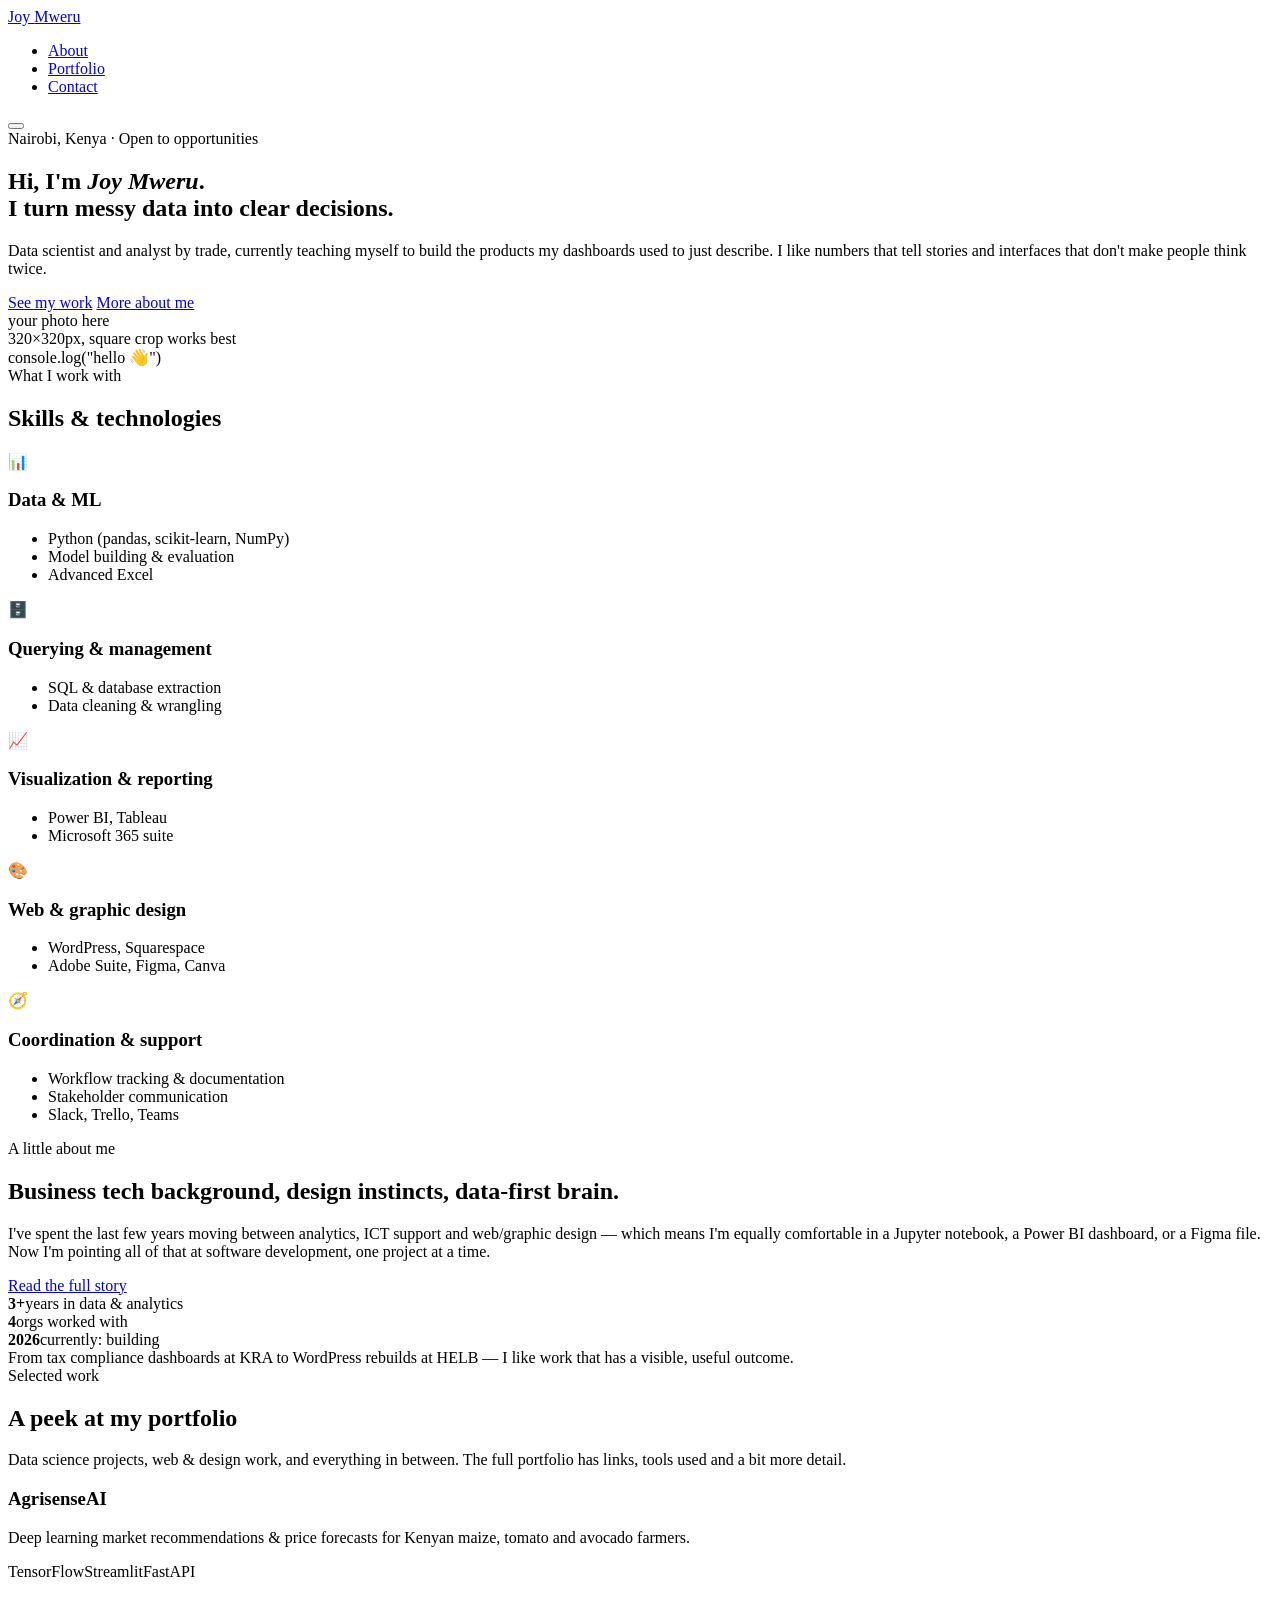
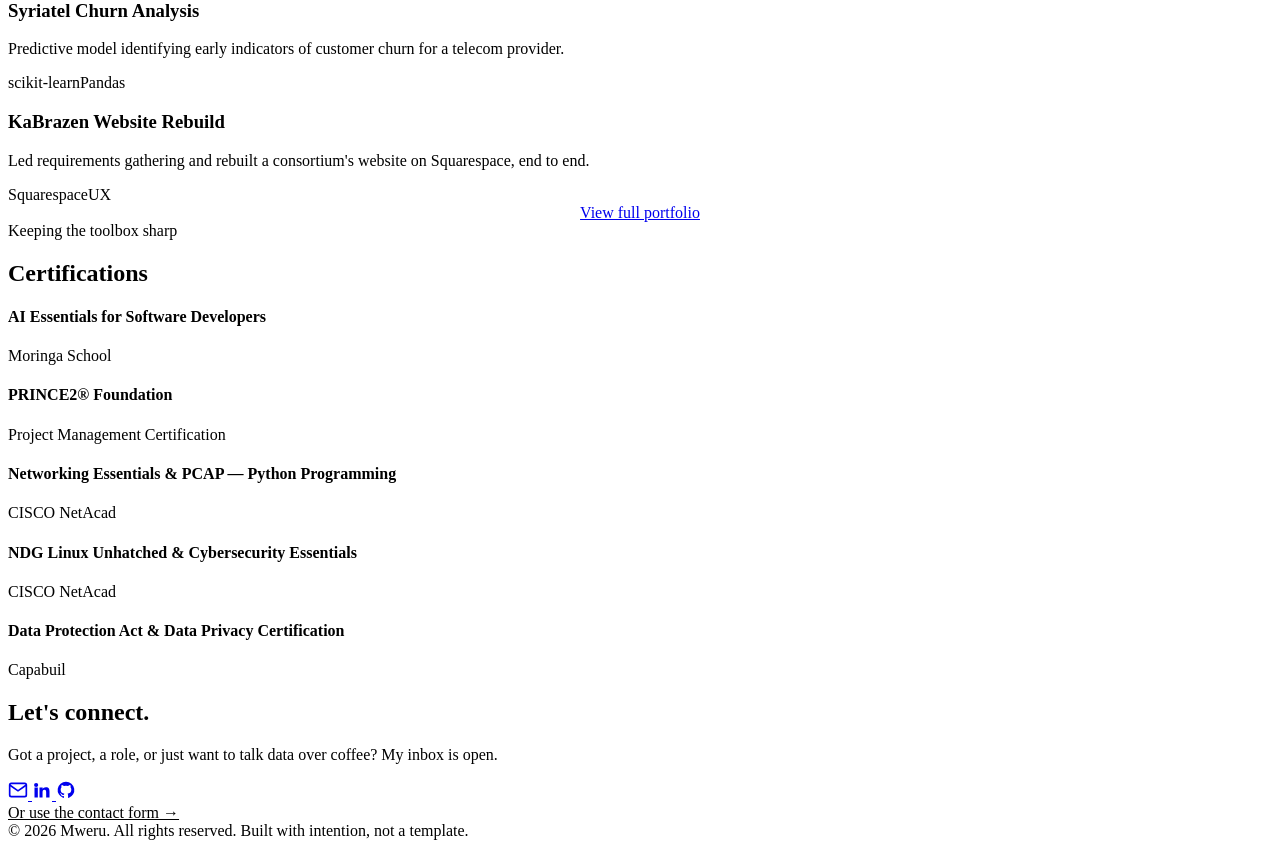
==== index.html @ 2dadcf52 "Add files via upload" ====
<!DOCTYPE html>
<html lang="en">
<head>
<meta charset="UTF-8">
<meta name="viewport" content="width=device-width, initial-scale=1.0">
<title>Joy Mweru Gitau — Data Scientist &amp; Developer in progress</title>
<meta name="description" content="Portfolio of Joy Mweru Gitau — data scientist and analyst transitioning into software development.">
<link rel="preconnect" href="https://fonts.googleapis.com">
<link rel="stylesheet" href="css/style.css">
</head>
<body>

<!-- ============ HEADER — appears on every page ============
     EDIT: your name/logo lives in .logo below. Nav items live in .nav-links -->
<header class="site-header">
  <div class="wrap">
    <a href="index.html" class="logo">Joy <span>Mweru</span></a>
    <nav>
      <ul class="nav-links">
        <li><a href="about.html">About</a></li>
        <li><a href="portfolio.html">Portfolio</a></li>
        <li><a href="contact.html">Contact</a></li>
      </ul>
    </nav>
    <button class="nav-toggle" aria-label="Toggle menu" aria-expanded="false"><span></span></button>
  </div>
</header>

<main>

  <!-- ============ HERO ============
       EDIT: swap the placeholder circle for a real photo — see
       comment inside .hero-portrait below. Update titles/blurb text. -->
  <section class="hero">
    <div class="wrap">
      <div class="hero-copy" data-reveal>
        <span class="hero-eyebrow">Nairobi, Kenya · Open to opportunities</span>
        <h1>Hi, I'm <em>Joy Mweru</em>.<br>I turn messy data into clear decisions.</h1>
        <p class="role-typer" data-role-typer></p>
        <p>Data scientist and analyst by trade, currently teaching myself to build the
          products my dashboards used to just describe. I like numbers that tell
          stories and interfaces that don't make people think twice.</p>
        <div class="hero-cta">
          <a href="portfolio.html" class="btn btn-primary">See my work</a>
          <a href="about.html" class="btn btn-outline">More about me</a>
        </div>
      </div>
      <div class="hero-portrait" data-reveal>
        <div class="frame placeholder">
          <!-- EDIT: replace this whole placeholder div with:
               <img src="assets/img/portrait.jpg" alt="Joy Mweru Gitau">
               once you've dropped a square photo into assets/img/ -->
          your photo here<br>320×320px, square crop works best
        </div>
        <span class="tag">console.log("hello 👋")</span>
      </div>
    </div>
  </section>

  <!-- ============ SKILLS & TECHNOLOGIES ============ -->
  <section class="section-tight">
    <div class="wrap" data-reveal>
      <div class="eyebrow">What I work with</div>
      <div class="section-head">
        <h2>Skills &amp; technologies</h2>
      </div>
      <div class="skills-grid">
        <div class="skill-card">
          <div class="icon">📊</div>
          <h3>Data &amp; ML</h3>
          <ul>
            <li>Python (pandas, scikit-learn, NumPy)</li>
            <li>Model building &amp; evaluation</li>
            <li>Advanced Excel</li>
          </ul>
        </div>
        <div class="skill-card">
          <div class="icon">🗄️</div>
          <h3>Querying &amp; management</h3>
          <ul>
            <li>SQL &amp; database extraction</li>
            <li>Data cleaning &amp; wrangling</li>
          </ul>
        </div>
        <div class="skill-card">
          <div class="icon">📈</div>
          <h3>Visualization &amp; reporting</h3>
          <ul>
            <li>Power BI, Tableau</li>
            <li>Microsoft 365 suite</li>
          </ul>
        </div>
        <div class="skill-card">
          <div class="icon">🎨</div>
          <h3>Web &amp; graphic design</h3>
          <ul>
            <li>WordPress, Squarespace</li>
            <li>Adobe Suite, Figma, Canva</li>
          </ul>
        </div>
        <div class="skill-card">
          <div class="icon">🧭</div>
          <h3>Coordination &amp; support</h3>
          <ul>
            <li>Workflow tracking &amp; documentation</li>
            <li>Stakeholder communication</li>
            <li>Slack, Trello, Teams</li>
          </ul>
        </div>
      </div>
    </div>
  </section>

  <!-- ============ ABOUT PREVIEW ============ -->
  <section>
    <div class="wrap split" data-reveal>
      <div class="split-copy">
        <div class="eyebrow">A little about me</div>
        <h2>Business tech background, design instincts, data-first brain.</h2>
        <p>I've spent the last few years moving between analytics, ICT support and
          web/graphic design — which means I'm equally comfortable in a Jupyter
          notebook, a Power BI dashboard, or a Figma file. Now I'm pointing all of
          that at software development, one project at a time.</p>
        <a href="about.html" class="btn btn-ghost">Read the full story</a>
      </div>
      <div class="split-card">
        <div class="stat-row">
          <div class="stat"><b>3+</b><span>years in data &amp; analytics</span></div>
          <div class="stat"><b>4</b><span>orgs worked with</span></div>
          <div class="stat"><b>2026</b><span>currently: building</span></div>
        </div>
        <p style="margin:0;">From tax compliance dashboards at KRA to WordPress rebuilds
          at HELB — I like work that has a visible, useful outcome.</p>
      </div>
    </div>
  </section>

  <!-- ============ PORTFOLIO PREVIEW ============ -->
  <section>
    <div class="wrap" data-reveal>
      <div class="eyebrow">Selected work</div>
      <div class="section-head">
        <h2>A peek at my portfolio</h2>
        <p class="lede">Data science projects, web &amp; design work, and everything in
          between. The full portfolio has links, tools used and a bit more detail.</p>
      </div>
      <div class="preview-grid">
        <div class="preview-card">
          <h3>AgrisenseAI</h3>
          <p>Deep learning market recommendations &amp; price forecasts for Kenyan
            maize, tomato and avocado farmers.</p>
          <div class="tag-row">
            <span class="chip">TensorFlow</span><span class="chip">Streamlit</span><span class="chip">FastAPI</span>
          </div>
        </div>
        <div class="preview-card">
          <h3>Syriatel Churn Analysis</h3>
          <p>Predictive model identifying early indicators of customer churn for a
            telecom provider.</p>
          <div class="tag-row">
            <span class="chip">scikit-learn</span><span class="chip">Pandas</span>
          </div>
        </div>
        <div class="preview-card">
          <h3>KaBrazen Website Rebuild</h3>
          <p>Led requirements gathering and rebuilt a consortium's website on
            Squarespace, end to end.</p>
          <div class="tag-row">
            <span class="chip">Squarespace</span><span class="chip">UX</span>
          </div>
        </div>
      </div>
      <div style="margin-top: var(--space-md); text-align:center;">
        <a href="portfolio.html" class="btn btn-primary">View full portfolio</a>
      </div>
    </div>
  </section>

  <!-- ============ CERTIFICATIONS ============ -->
  <section class="section-tight">
    <div class="wrap" data-reveal>
      <div class="eyebrow">Keeping the toolbox sharp</div>
      <div class="section-head"><h2>Certifications</h2></div>
      <div class="cert-list">
        <div class="cert-item"><span class="dot"></span>
          <div><h4>AI Essentials for Software Developers</h4><p>Moringa School</p></div>
        </div>
        <div class="cert-item"><span class="dot"></span>
          <div><h4>PRINCE2® Foundation</h4><p>Project Management Certification</p></div>
        </div>
        <div class="cert-item"><span class="dot"></span>
          <div><h4>Networking Essentials &amp; PCAP — Python Programming</h4><p>CISCO NetAcad</p></div>
        </div>
        <div class="cert-item"><span class="dot"></span>
          <div><h4>NDG Linux Unhatched &amp; Cybersecurity Essentials</h4><p>CISCO NetAcad</p></div>
        </div>
        <div class="cert-item"><span class="dot"></span>
          <div><h4>Data Protection Act &amp; Data Privacy Certification</h4><p>Capabuil</p></div>
        </div>
      </div>
    </div>
  </section>

</main>

<!-- ============ FOOTER — Let's Connect (every page) ============
     EDIT: your email/LinkedIn/GitHub links live here. -->
<footer class="site-footer">
  <div class="wrap">
    <div class="footer-connect">
      <h2>Let's connect.</h2>
      <p>Got a project, a role, or just want to talk data over coffee? My inbox is open.</p>
      <div class="footer-icons">
        <a href="mailto:mweruwagitau@gmail.com" aria-label="Email Joy" title="Email">
          <svg width="20" height="20" viewBox="0 0 24 24" fill="none" stroke="currentColor" stroke-width="2"><path d="M4 4h16v16H4z" stroke="none"/><path d="M22 6l-10 7L2 6"/><rect x="2" y="4" width="20" height="16" rx="2"/></svg>
        </a>
        <a href="https://linkedin.com/in/YOUR-LINKEDIN" target="_blank" rel="noopener" aria-label="LinkedIn" title="LinkedIn">
          <svg width="20" height="20" viewBox="0 0 24 24" fill="currentColor"><path d="M4.98 3.5a2.5 2.5 0 11-.02 5 2.5 2.5 0 01.02-5zM3 9h4v12H3zM9 9h3.8v1.7h.05c.53-1 1.83-2.05 3.77-2.05C20.5 8.65 21 11 21 14.1V21h-4v-6.1c0-1.45-.03-3.3-2.02-3.3-2.02 0-2.33 1.58-2.33 3.2V21H9z"/></svg>
        </a>
        <a href="https://github.com/YOUR-GITHUB" target="_blank" rel="noopener" aria-label="GitHub" title="GitHub">
          <svg width="20" height="20" viewBox="0 0 24 24" fill="currentColor"><path d="M12 2a10 10 0 00-3.16 19.5c.5.1.68-.22.68-.48v-1.7c-2.78.6-3.37-1.34-3.37-1.34-.46-1.16-1.11-1.47-1.11-1.47-.9-.62.07-.6.07-.6 1 .07 1.53 1.03 1.53 1.03.9 1.53 2.34 1.09 2.91.83.09-.65.35-1.09.63-1.34-2.22-.25-4.56-1.11-4.56-4.94 0-1.1.39-1.99 1.03-2.69-.1-.25-.45-1.27.1-2.65 0 0 .84-.27 2.75 1.02a9.5 9.5 0 015 0c1.9-1.29 2.74-1.02 2.74-1.02.56 1.38.21 2.4.1 2.65.65.7 1.03 1.59 1.03 2.69 0 3.84-2.34 4.68-4.57 4.93.36.31.68.92.68 1.85V21c0 .27.18.58.69.48A10 10 0 0012 2z"/></svg>
        </a>
      </div>
      <a href="contact.html" class="btn btn-outline" style="border-color: var(--silver-blue); color: var(--bg-soft);">Or use the contact form →</a>
    </div>
    <div class="footer-bottom">
      <span>© 2026 Mweru. All rights reserved.</span>
      <span>Built with intention, not a template.</span>
    </div>
  </div>
</footer>

<script src="js/script.js"></script>
</body>
</html>
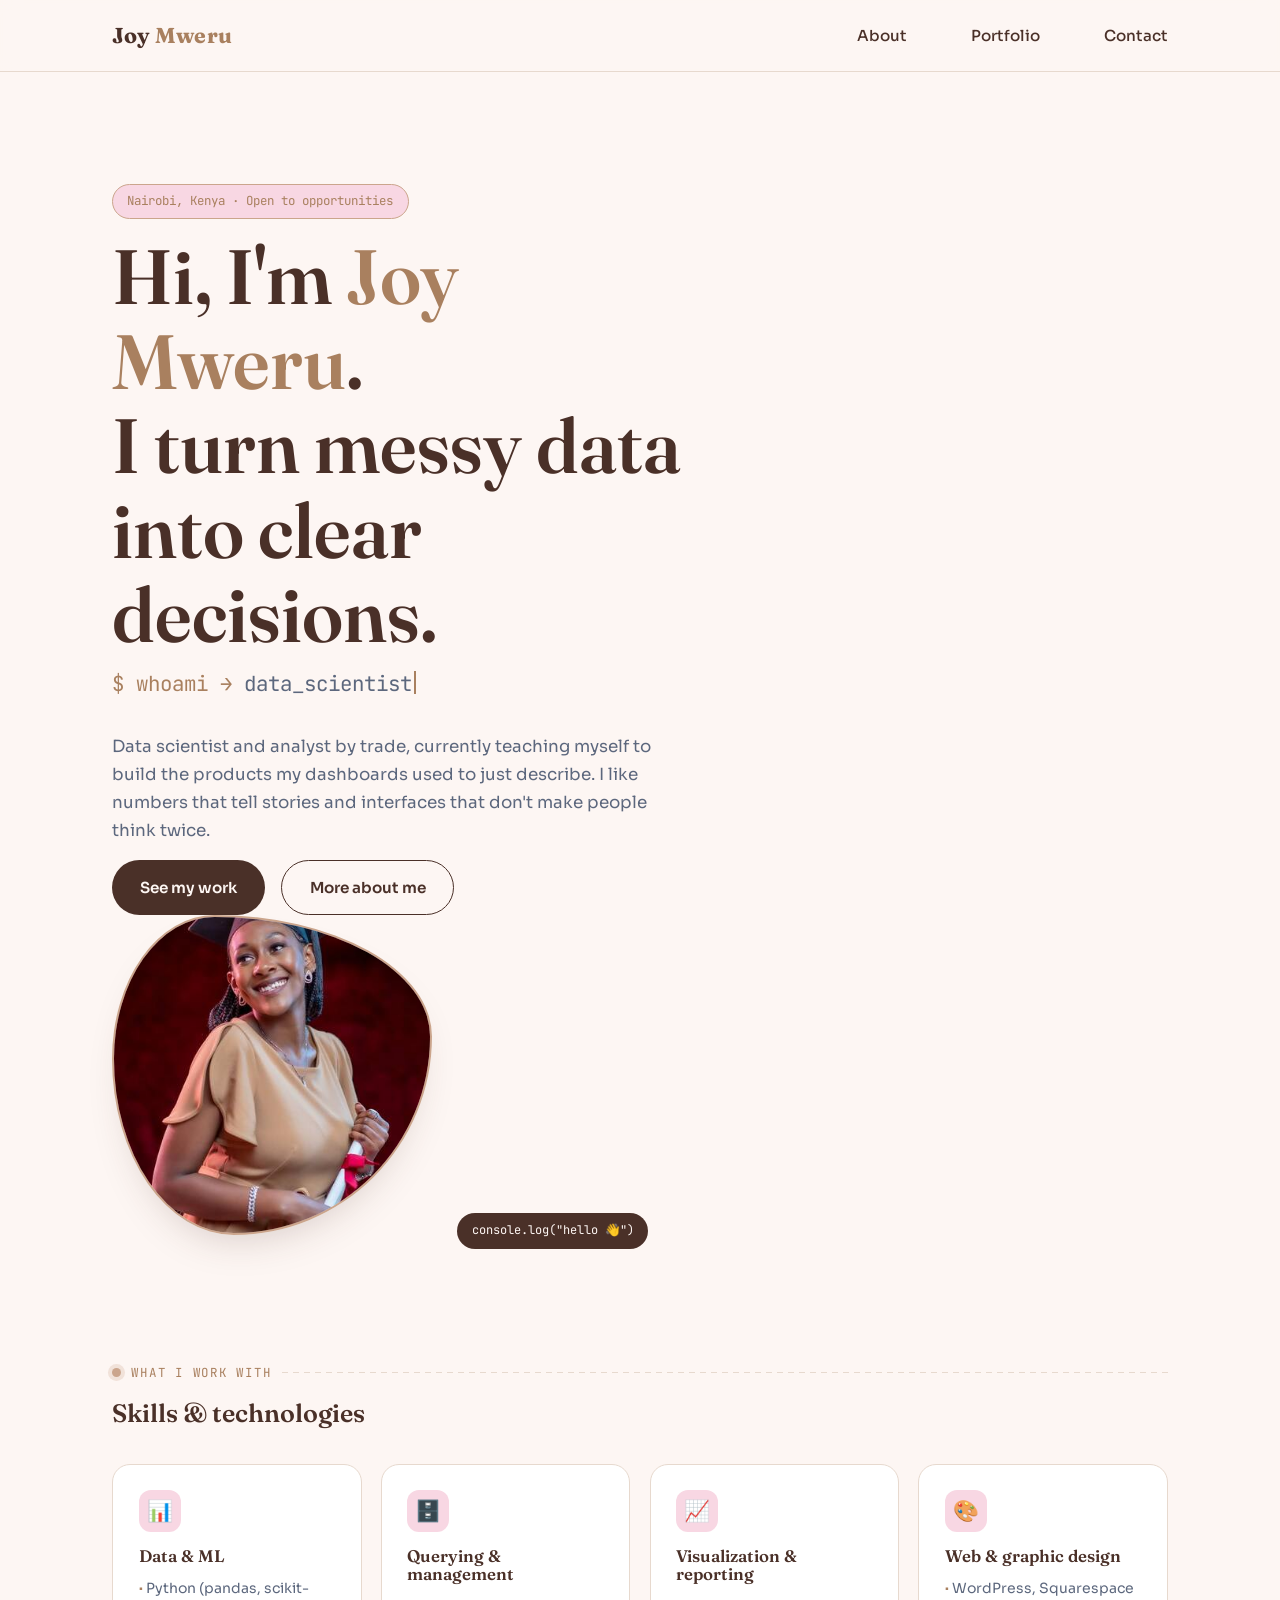
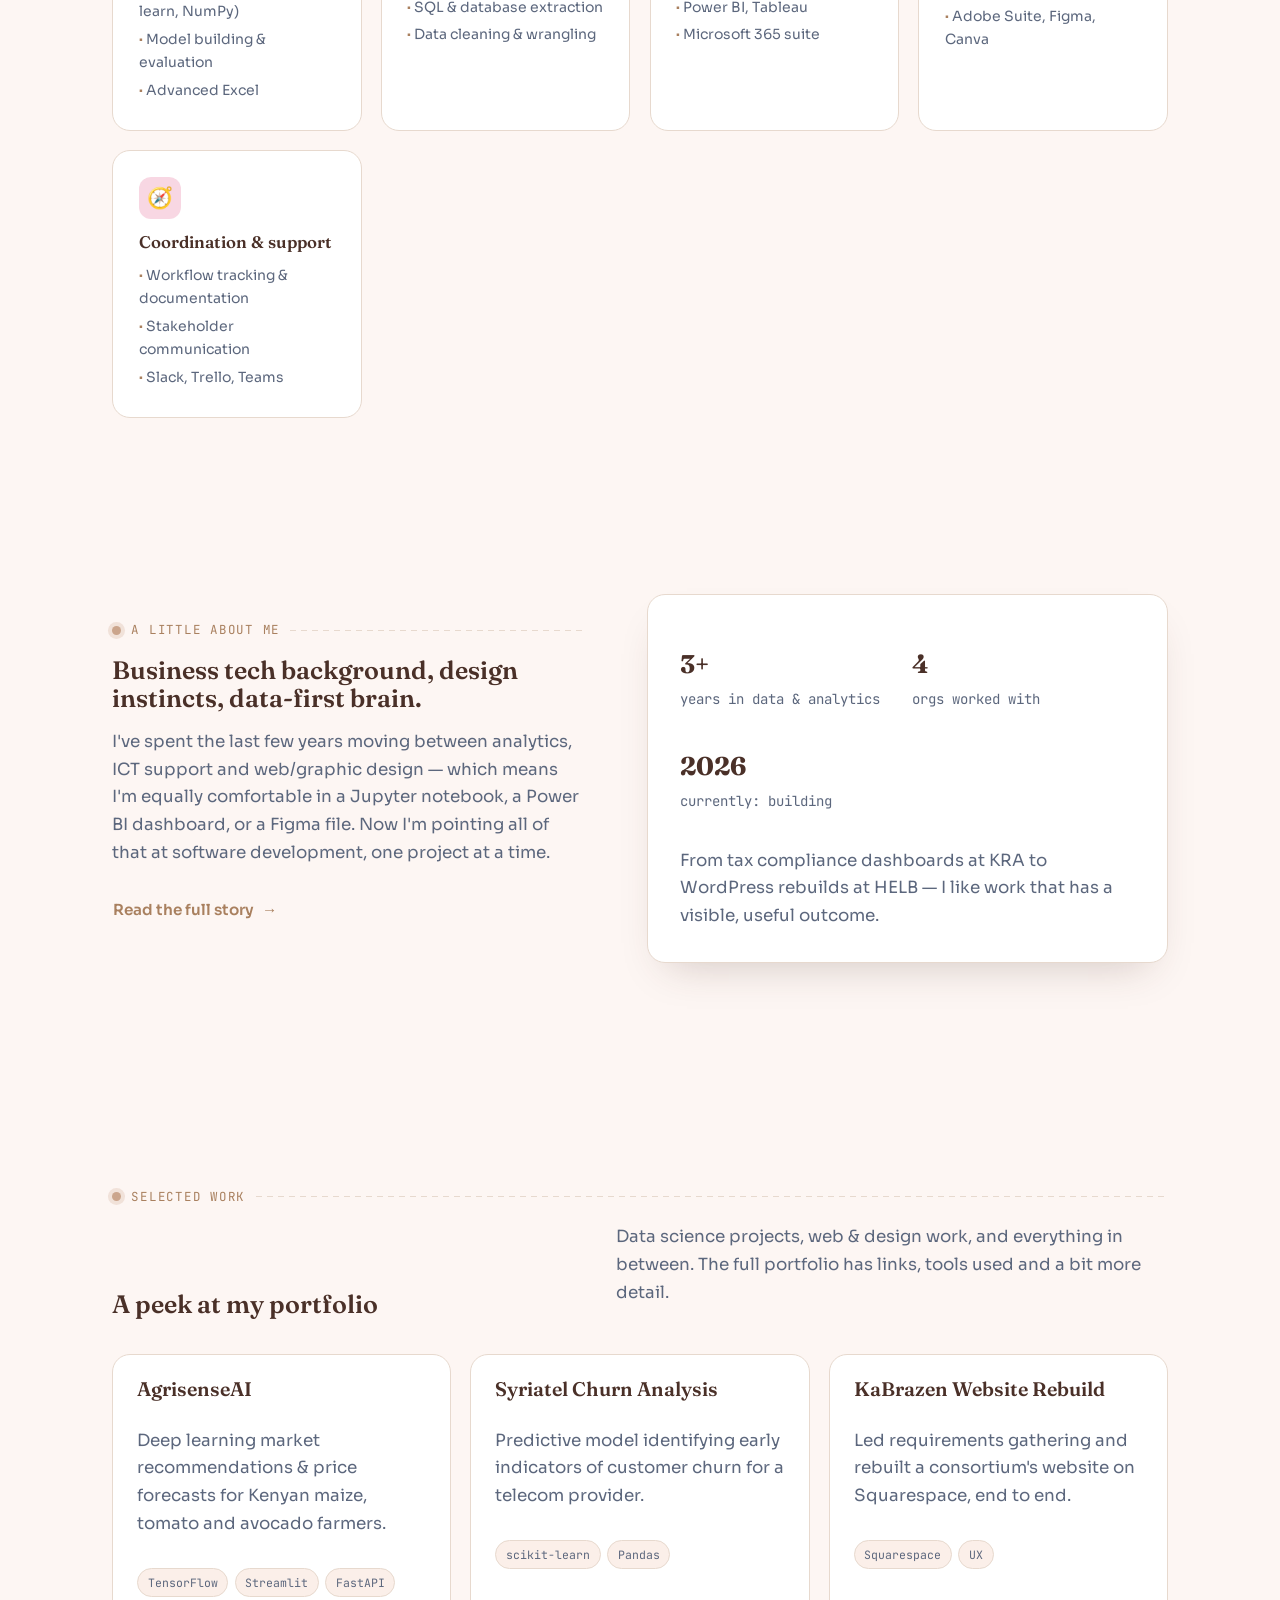
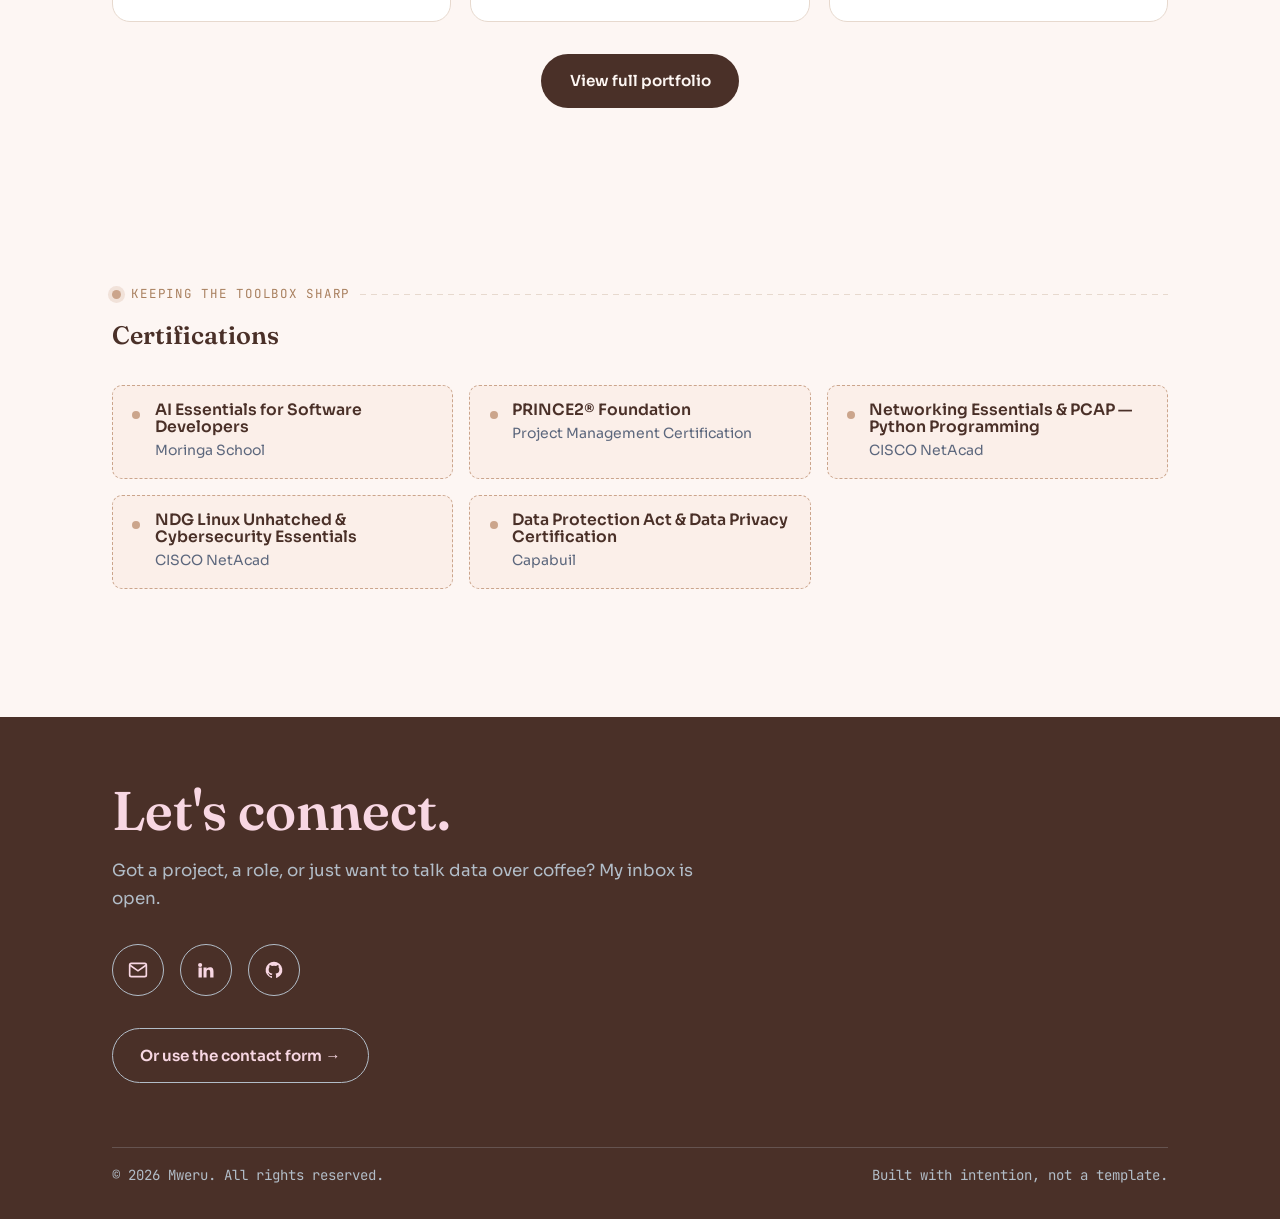
==== commit 96454ad0: "adding image" ====
--- a/index.html
+++ b/index.html
@@ -44,16 +44,14 @@
           <a href="portfolio.html" class="btn btn-primary">See my work</a>
           <a href="about.html" class="btn btn-outline">More about me</a>
         </div>
-      </div>
+
       <div class="hero-portrait" data-reveal>
-        <div class="frame placeholder">
-          <!-- EDIT: replace this whole placeholder div with:
-               <img src="assets/img/portrait.jpg" alt="Joy Mweru Gitau">
-               once you've dropped a square photo into assets/img/ -->
-          your photo here<br>320×320px, square crop works best
+        <div class="frame">
+          <img src="assets/img/img.jpg" alt="Joy Mweru Gitau">
         </div>
         <span class="tag">console.log("hello 👋")</span>
       </div>
+      
     </div>
   </section>
 
--- a/css/style.css
+++ b/css/style.css
@@ -0,0 +1,624 @@
+/* ============================================================
+   JOY MWERU GITAU — PORTFOLIO STYLESHEET
+   ============================================================
+   HOW THIS FILE IS ORGANISED (so future-you can find things fast):
+   1. Fonts
+   2. Design tokens (colours, spacing, type scale) — EDIT HERE for
+      quick palette / font swaps across the WHOLE site
+   3. Reset & base
+   4. Layout helpers
+   5. Header / nav
+   6. Buttons & form controls
+   7. Signature "data-thread" motif (section eyebrows)
+   8. Hero (home)
+   9. Sections (skills, about-preview, portfolio-preview, certs)
+   10. Footer ("Let's connect")
+   11. About page
+   12. Portfolio page
+   13. Contact page
+   14. Responsive
+   ============================================================ */
+
+@import url('https://fonts.googleapis.com/css2?family=Fraunces:opsz,wght@9..144,300;9..144,500;9..144,600;9..144,700&family=Sora:wght@300;400;500;600;700&family=JetBrains+Mono:wght@400;500&display=swap');
+
+/* ---------- 2. DESIGN TOKENS ---------- */
+:root{
+  /* ---- palette (from brief) ---- */
+  --blush:        #F8D7E3;   /* Primary — soft blush */
+  --sand-alt:     #E8CFC1;   /* Primary alt — warm cream */
+  --chocolate:    #4A3028;   /* Main — rich chocolate (text / dark surfaces) */
+  --sand:         #CBA58C;   /* Focus — warm sand (CTAs, focus states) */
+  --silver-blue:  #B2BDC8;   /* Secondary */
+  --slate:        #5C677D;   /* Details — slate blue */
+
+  /* ---- derived surface colours (built from the palette above) ---- */
+  --bg:           #FDF6F3;   /* page background, warmer than white */
+  --bg-soft:      var(--blush);
+  --surface:      #FFFFFF;
+  --surface-dim:  #FBEFE9;
+  --ink:          var(--chocolate);
+  --ink-soft:     var(--slate);
+  --line:         #E7D9CE;
+  --accent:       var(--sand);
+  --accent-dark:  #A9805F;
+
+  /* ---- type ---- */
+  --font-display: 'Fraunces', Georgia, serif;
+  --font-body:    'Sora', -apple-system, BlinkMacSystemFont, sans-serif;
+  --font-mono:    'JetBrains Mono', 'Courier New', monospace;
+
+  --fs-hero:      clamp(2.6rem, 6vw, 5rem);
+  --fs-h1:        clamp(2.1rem, 4.2vw, 3.2rem);
+  --fs-h2:        clamp(1.5rem, 3vw, 2.1rem);
+  --fs-h3:        1.25rem;
+  --fs-body:      1.05rem;
+  --fs-small:     0.875rem;
+  --fs-eyebrow:   0.78rem;
+
+  /* ---- spacing ---- */
+  --space-xs: 0.5rem;
+  --space-sm: 1rem;
+  --space-md: 2rem;
+  --space-lg: 4rem;
+  --space-xl: 7rem;
+
+  --radius:   18px;
+  --radius-sm: 10px;
+  --container: 1120px;
+
+  --shadow-soft: 0 20px 40px -20px rgba(74,48,40,0.25);
+  --ease: cubic-bezier(.22,.61,.36,1);
+}
+
+/* ---------- 3. RESET & BASE ---------- */
+*, *::before, *::after{ box-sizing: border-box; }
+html{ scroll-behavior: smooth; }
+body{
+  margin: 0;
+  background: var(--bg);
+  color: var(--ink);
+  font-family: var(--font-body);
+  font-size: var(--fs-body);
+  line-height: 1.65;
+  -webkit-font-smoothing: antialiased;
+}
+h1,h2,h3,h4{
+  font-family: var(--font-display);
+  font-weight: 600;
+  line-height: 1.1;
+  margin: 0 0 var(--space-sm);
+  color: var(--chocolate);
+}
+p{ margin: 0 0 var(--space-sm); color: var(--ink-soft); }
+a{ color: inherit; text-decoration: none; }
+img{ max-width: 100%; display: block; }
+ul{ margin:0; padding:0; list-style:none; }
+button{ font-family: inherit; cursor: pointer; }
+
+::selection{ background: var(--sand); color: #fff; }
+
+:focus-visible{
+  outline: 3px solid var(--slate);
+  outline-offset: 3px;
+  border-radius: 4px;
+}
+
+@media (prefers-reduced-motion: reduce){
+  *{ animation-duration: 0.001ms !important; animation-iteration-count: 1 !important; transition-duration: 0.001ms !important; scroll-behavior: auto !important; }
+}
+
+/* ---------- 4. LAYOUT HELPERS ---------- */
+.wrap{
+  max-width: var(--container);
+  margin: 0 auto;
+  padding: 0 var(--space-md);
+}
+section{ padding: var(--space-xl) 0; }
+.section-tight{ padding: var(--space-lg) 0; }
+
+/* ---------- 7. SIGNATURE MOTIF — "data thread" eyebrow ---------- */
+/* Small dot + dashed line used to open every section, echoing a
+   plotted trendline — the throughline between "data" and "dev". */
+.eyebrow{
+  display: flex;
+  align-items: center;
+  gap: 0.65rem;
+  font-family: var(--font-mono);
+  font-size: var(--fs-eyebrow);
+  letter-spacing: 0.14em;
+  text-transform: uppercase;
+  color: var(--accent-dark);
+  margin-bottom: var(--space-sm);
+}
+.eyebrow::before{
+  content: "";
+  width: 9px; height: 9px;
+  border-radius: 50%;
+  background: var(--accent);
+  box-shadow: 0 0 0 4px rgba(203,165,140,0.25);
+  flex-shrink: 0;
+}
+.eyebrow::after{
+  content: "";
+  flex: 1;
+  height: 1px;
+  background: repeating-linear-gradient(90deg, var(--line) 0 6px, transparent 6px 11px);
+}
+
+/* ---------- 5. HEADER / NAV ---------- */
+.site-header{
+  position: sticky;
+  top: 0;
+  z-index: 100;
+  background: rgba(253, 246, 243, 0.86);
+  backdrop-filter: blur(10px);
+  border-bottom: 1px solid var(--line);
+}
+.site-header .wrap{
+  display: flex;
+  align-items: center;
+  justify-content: space-between;
+  padding-top: 1.1rem;
+  padding-bottom: 1.1rem;
+}
+.logo{
+  font-family: var(--font-display);
+  font-size: 1.35rem;
+  font-weight: 700;
+  color: var(--chocolate);
+  letter-spacing: 0.01em;
+}
+.logo span{ color: var(--accent-dark); }
+
+.nav-links{
+  display: flex;
+  align-items: center;
+  gap: var(--space-lg);
+}
+.nav-links a{
+  font-size: 0.95rem;
+  font-weight: 500;
+  color: var(--ink);
+  position: relative;
+  padding: 4px 0;
+}
+.nav-links a::after{
+  content:"";
+  position: absolute; left: 0; right: 100%; bottom: -2px;
+  height: 2px; background: var(--accent);
+  transition: right 0.3s var(--ease);
+}
+.nav-links a:hover::after,
+.nav-links a[aria-current="page"]::after{ right: 0; }
+.nav-links a[aria-current="page"]{ color: var(--accent-dark); }
+
+.nav-toggle{
+  display: none;
+  background: none;
+  border: none;
+  width: 34px; height: 26px;
+  position: relative;
+}
+.nav-toggle span, .nav-toggle span::before, .nav-toggle span::after{
+  content:"";
+  position: absolute; left: 0; right: 0;
+  height: 2px; background: var(--chocolate);
+  transition: transform .25s var(--ease), opacity .25s var(--ease);
+}
+.nav-toggle span{ top: 12px; }
+.nav-toggle span::before{ top: -9px; }
+.nav-toggle span::after{ top: 9px; }
+.nav-toggle.open span{ background: transparent; }
+.nav-toggle.open span::before{ transform: translateY(9px) rotate(45deg); }
+.nav-toggle.open span::after{ transform: translateY(-9px) rotate(-45deg); }
+
+/* ---------- 6. BUTTONS & FORM CONTROLS ---------- */
+.btn{
+  display: inline-flex;
+  align-items: center;
+  gap: 0.5rem;
+  padding: 0.85rem 1.7rem;
+  border-radius: 999px;
+  font-weight: 600;
+  font-size: 0.95rem;
+  border: 1.5px solid transparent;
+  transition: transform .25s var(--ease), box-shadow .25s var(--ease), background .25s var(--ease), color .25s var(--ease);
+}
+.btn-primary{
+  background: var(--chocolate);
+  color: var(--bg);
+}
+.btn-primary:hover{ transform: translateY(-2px); box-shadow: var(--shadow-soft); background: var(--accent-dark); }
+.btn-outline{
+  background: transparent;
+  border-color: var(--chocolate);
+  color: var(--chocolate);
+}
+.btn-outline:hover{ background: var(--chocolate); color: var(--bg); transform: translateY(-2px); }
+.btn-ghost{
+  color: var(--accent-dark);
+  padding-left: 0; padding-right: 0;
+}
+.btn-ghost::after{ content: " →"; transition: margin .2s var(--ease); }
+.btn-ghost:hover::after{ margin-left: 4px; }
+
+label{
+  display:block;
+  font-size: var(--fs-small);
+  font-weight: 600;
+  color: var(--chocolate);
+  margin-bottom: 0.4rem;
+}
+input, select, textarea{
+  width: 100%;
+  font-family: var(--font-body);
+  font-size: 1rem;
+  padding: 0.85rem 1rem;
+  border-radius: var(--radius-sm);
+  border: 1.5px solid var(--line);
+  background: var(--surface);
+  color: var(--ink);
+  transition: border-color .2s var(--ease), box-shadow .2s var(--ease);
+}
+input:focus, select:focus, textarea:focus{
+  border-color: var(--sand);
+  box-shadow: 0 0 0 4px rgba(203,165,140,0.22);
+  outline: none;
+}
+textarea{ resize: vertical; min-height: 130px; }
+
+/* ---------- 8. HERO ---------- */
+.hero{
+  padding: var(--space-xl) 0 var(--space-lg);
+  position: relative;
+  overflow: hidden;
+}
+.hero .wrap{
+  display: grid;
+  grid-template-columns: 1.15fr 0.85fr;
+  gap: var(--space-lg);
+  align-items: center;
+}
+.hero-eyebrow{
+  font-family: var(--font-mono);
+  font-size: var(--fs-eyebrow);
+  color: var(--accent-dark);
+  background: var(--blush);
+  border: 1px solid var(--sand);
+  padding: 0.4rem 0.9rem;
+  border-radius: 999px;
+  display: inline-block;
+  margin-bottom: var(--space-sm);
+}
+.hero h1{
+  font-size: var(--fs-hero);
+  margin-bottom: 0.6rem;
+}
+.hero h1 em{
+  font-style: normal;
+  color: var(--accent-dark);
+}
+/* the terminal-style role typer — signature interaction */
+.role-typer{
+  font-family: var(--font-mono);
+  font-size: clamp(1rem, 2vw, 1.3rem);
+  color: var(--slate);
+  margin-bottom: var(--space-md);
+  min-height: 1.6em;
+}
+.role-typer::before{ content: "$ whoami → "; color: var(--accent-dark); }
+.role-typer .cursor{
+  display:inline-block; width: 2px; height: 1.1em;
+  background: var(--accent-dark); margin-left: 2px;
+  vertical-align: -0.15em;
+  animation: blink 1s steps(1) infinite;
+}
+@keyframes blink{ 50%{ opacity: 0; } }
+
+.hero-cta{ display: flex; gap: 1rem; flex-wrap: wrap; margin-top: var(--space-sm); }
+
+.hero-portrait{
+  position: relative;
+  justify-self: center;
+}
+.hero-portrait .frame{
+  width: min(320px, 100%);
+  aspect-ratio: 1/1;
+  border-radius: 32% 68% 62% 38% / 45% 38% 62% 55%;
+  background: linear-gradient(150deg, var(--blush), var(--sand-alt));
+  border: 2px solid var(--sand);
+  display: flex; align-items:center; justify-content:center;
+  overflow: hidden;
+  box-shadow: var(--shadow-soft);
+}
+.hero-portrait img{ width: 100%; height: 100%; object-fit: cover; }
+.hero-portrait .frame.placeholder{
+  color: var(--accent-dark);
+  font-family: var(--font-mono);
+  font-size: 0.85rem;
+  text-align: center;
+  padding: var(--space-sm);
+}
+.hero-portrait .tag{
+  position:absolute; bottom: -14px; right: 6%;
+  background: var(--chocolate); color: var(--bg);
+  font-family: var(--font-mono); font-size: 0.75rem;
+  padding: 0.5rem 0.9rem; border-radius: 999px;
+  box-shadow: var(--shadow-soft);
+}
+
+/* ---------- 9. SKILLS ---------- */
+.skills-grid{
+  display: grid;
+  grid-template-columns: repeat(auto-fit, minmax(240px,1fr));
+  gap: 1.2rem;
+  margin-top: var(--space-md);
+}
+.skill-card{
+  background: var(--surface);
+  border: 1px solid var(--line);
+  border-radius: var(--radius);
+  padding: 1.6rem;
+  transition: transform .25s var(--ease), box-shadow .25s var(--ease), border-color .25s var(--ease);
+}
+.skill-card:hover{ transform: translateY(-4px); box-shadow: var(--shadow-soft); border-color: var(--sand); }
+.skill-card .icon{
+  width: 42px; height:42px; border-radius: 12px;
+  background: var(--blush);
+  display:flex; align-items:center; justify-content:center;
+  font-size: 1.3rem;
+  margin-bottom: 0.9rem;
+}
+.skill-card h3{ font-size: 1.05rem; margin-bottom: 0.4rem; }
+.skill-card ul{ margin-top: 0.6rem; }
+.skill-card li{
+  font-size: var(--fs-small);
+  color: var(--ink-soft);
+  padding: 0.15rem 0;
+}
+.skill-card li::before{ content: "· "; color: var(--accent-dark); font-weight:700; }
+
+/* ---------- generic section header ---------- */
+.section-head{
+  display:flex; align-items:flex-end; justify-content:space-between;
+  gap: var(--space-md); flex-wrap: wrap;
+  margin-bottom: var(--space-md);
+}
+.section-head h2{ margin-bottom: 0.3rem; }
+.section-head .lede{ max-width: 46ch; }
+
+/* ---------- about preview / portfolio preview (home) ---------- */
+.split{
+  display:grid; grid-template-columns: 0.95fr 1.05fr;
+  gap: var(--space-lg); align-items:center;
+}
+.split.reverse .split-media{ order: 2; }
+.split-card{
+  background: var(--surface); border:1px solid var(--line);
+  border-radius: var(--radius); padding: var(--space-md);
+  box-shadow: var(--shadow-soft);
+}
+.stat-row{ display:flex; gap: var(--space-md); margin: var(--space-sm) 0 var(--space-md); flex-wrap:wrap; }
+.stat{ font-family: var(--font-mono); }
+.stat b{ display:block; font-size: 1.6rem; color: var(--chocolate); font-family: var(--font-display); }
+.stat span{ font-size: var(--fs-small); color: var(--ink-soft); }
+
+/* portfolio preview cards on home */
+.preview-grid{
+  display:grid; grid-template-columns: repeat(auto-fit,minmax(260px,1fr));
+  gap: 1.2rem; margin-top: var(--space-md);
+}
+.preview-card{
+  background: var(--surface); border:1px solid var(--line);
+  border-radius: var(--radius); padding: 1.5rem;
+  display:flex; flex-direction:column; gap:0.6rem;
+  transition: transform .25s var(--ease), box-shadow .25s var(--ease);
+}
+.preview-card:hover{ transform: translateY(-4px); box-shadow: var(--shadow-soft); }
+.preview-card .tag-row{ display:flex; gap:0.4rem; flex-wrap:wrap; margin-top:0.3rem;}
+.chip{
+  font-family: var(--font-mono); font-size: 0.72rem;
+  background: var(--surface-dim); color: var(--slate);
+  border:1px solid var(--line); padding: 0.25rem 0.6rem; border-radius: 999px;
+}
+
+/* certifications */
+.cert-list{ display:grid; grid-template-columns: repeat(auto-fit,minmax(280px,1fr)); gap: 1rem; margin-top: var(--space-md); }
+.cert-item{
+  display:flex; gap:0.9rem; align-items:flex-start;
+  background: var(--surface-dim); border:1px dashed var(--sand);
+  border-radius: var(--radius-sm); padding: 1rem 1.2rem;
+}
+.cert-item .dot{ width:8px; height:8px; border-radius:50%; background:var(--accent); margin-top:0.5em; flex-shrink:0; }
+.cert-item h4{ font-family: var(--font-body); font-size:0.98rem; font-weight:600; margin:0 0 0.15rem; color: var(--chocolate); }
+.cert-item p{ margin:0; font-size: var(--fs-small); }
+
+/* ---------- 10. FOOTER — Let's Connect ---------- */
+.site-footer{
+  background: var(--chocolate);
+  color: var(--bg-soft);
+  padding: var(--space-lg) 0 var(--space-md);
+  margin-top: var(--space-lg);
+}
+.footer-connect h2{
+  color: var(--bg-soft);
+  font-size: clamp(2rem,5vw,3.4rem);
+}
+.footer-connect p{ color: var(--silver-blue); max-width: 50ch; }
+.footer-icons{
+  display:flex; gap: 1rem; margin: var(--space-md) 0;
+}
+.footer-icons a{
+  width: 52px; height:52px; border-radius:50%;
+  border: 1.5px solid var(--silver-blue);
+  display:flex; align-items:center; justify-content:center;
+  transition: transform .25s var(--ease), background .25s var(--ease), border-color .25s var(--ease);
+  color: var(--bg-soft);
+}
+.footer-icons a:hover{ background: var(--sand); border-color: var(--sand); color: var(--chocolate); transform: translateY(-3px); }
+.footer-connect .btn-outline:hover{ background: var(--silver-blue); color: var(--chocolate); }
+.footer-bottom{
+  border-top: 1px solid rgba(178,189,200,0.25);
+  margin-top: var(--space-lg);
+  padding-top: var(--space-sm);
+  display:flex; justify-content:space-between; flex-wrap:wrap; gap:0.5rem;
+  font-size: var(--fs-small); color: var(--silver-blue);
+  font-family: var(--font-mono);
+}
+
+/* ---------- page hero (inner pages) ---------- */
+.page-hero{ padding: var(--space-lg) 0 var(--space-md); }
+.page-hero h1{ font-size: var(--fs-h1); }
+.page-hero .lede{ max-width: 60ch; font-size: 1.1rem; }
+
+/* ---------- 11. ABOUT PAGE ---------- */
+.about-body{ display:grid; grid-template-columns: 1fr; gap: var(--space-lg); }
+.about-copy p{ font-size: 1.05rem; }
+.about-copy h3{ margin-top: var(--space-md); font-size: 1.15rem; }
+.timeline{ margin-top: var(--space-sm); }
+.timeline-item{
+  display:grid; grid-template-columns: 140px 1fr; gap: 1rem;
+  padding: 1.1rem 0; border-bottom: 1px solid var(--line);
+}
+.timeline-item .when{ font-family: var(--font-mono); font-size: var(--fs-small); color: var(--accent-dark); }
+.timeline-item h4{ margin: 0 0 0.2rem; font-family: var(--font-body); font-size: 1.02rem; font-weight:700; color: var(--chocolate); }
+.timeline-item p{ margin:0; font-size: var(--fs-small); }
+
+.cta-banner{
+  background: linear-gradient(120deg, var(--blush), var(--sand-alt));
+  border-radius: var(--radius);
+  padding: var(--space-lg) var(--space-md);
+  text-align:center;
+  margin-top: var(--space-lg);
+}
+.cta-banner h2{ margin-bottom: 0.4rem; }
+.cta-banner p{ color: var(--chocolate); opacity:0.75; margin-bottom: var(--space-sm); }
+
+.page-bottom-nav{
+  display:flex; justify-content:space-between; align-items:center;
+  padding: var(--space-md) 0 var(--space-lg);
+  margin-top: var(--space-md);
+  border-top: 1px solid var(--line);
+}
+.page-bottom-nav a{ font-weight:600; font-family: var(--font-mono); font-size: 0.9rem; color: var(--chocolate); }
+.page-bottom-nav a:hover{ color: var(--accent-dark); }
+
+/* ---------- 12. PORTFOLIO PAGE ---------- */
+.filter-row{
+  display:flex; gap:0.6rem; flex-wrap:wrap; margin-bottom: var(--space-md);
+}
+.filter-btn{
+  font-family: var(--font-mono); font-size: 0.82rem;
+  padding: 0.55rem 1.1rem; border-radius: 999px;
+  border: 1.5px solid var(--line); background: var(--surface); color: var(--slate);
+  transition: all .2s var(--ease);
+}
+.filter-btn.active, .filter-btn:hover{ background: var(--chocolate); color: var(--bg); border-color: var(--chocolate); }
+
+.project-grid{
+  display:grid; grid-template-columns: repeat(auto-fit,minmax(300px,1fr));
+  gap: 1.4rem;
+}
+.project-card{
+  background: var(--surface); border:1px solid var(--line); border-radius: var(--radius);
+  padding: 1.6rem; display:flex; flex-direction:column; gap:0.7rem;
+  transition: transform .25s var(--ease), box-shadow .25s var(--ease);
+}
+.project-card:hover{ transform: translateY(-5px); box-shadow: var(--shadow-soft); }
+.project-card .cat{
+  font-family: var(--font-mono); font-size: 0.72rem; text-transform:uppercase; letter-spacing:0.08em;
+  color: var(--accent-dark);
+}
+.project-card h3{ font-size:1.1rem; }
+.project-card .links{ margin-top:0.4rem; display:flex; gap:1rem; }
+.project-card .links a{ font-family: var(--font-mono); font-size: 0.82rem; color: var(--chocolate); font-weight:600; }
+.project-card .links a:hover{ color: var(--accent-dark); }
+
+.section-block{ margin-bottom: var(--space-lg); }
+.section-block > .section-head{ margin-bottom: var(--space-sm); }
+
+/* graphic design gallery grid */
+.gallery-grid{
+  display:grid; grid-template-columns: repeat(3, 1fr); gap: 0.9rem;
+}
+.gallery-item{
+  aspect-ratio: 4/3; border-radius: var(--radius-sm);
+  background: var(--surface-dim);
+  border: 1px dashed var(--sand);
+  display:flex; align-items:center; justify-content:center;
+  overflow:hidden;
+  font-family: var(--font-mono); font-size:0.75rem; color: var(--accent-dark); text-align:center; padding: 0.6rem;
+}
+.gallery-item img{ width:100%; height:100%; object-fit:cover; }
+
+/* web/uiux experience list */
+.exp-list{ display:flex; flex-direction:column; gap: 1rem; }
+.exp-item{
+  display:grid; grid-template-columns: 160px 1fr; gap: 1rem;
+  padding: 1.2rem; background: var(--surface); border:1px solid var(--line); border-radius: var(--radius);
+}
+.exp-item .role{ font-family: var(--font-mono); font-size: var(--fs-small); color: var(--accent-dark); }
+.exp-item h3{ font-size: 1.02rem; margin-bottom:0.3rem; }
+
+/* ---------- 13. CONTACT PAGE ---------- */
+.contact-grid{
+  display:grid; grid-template-columns: 1fr 1.15fr; gap: var(--space-lg);
+  align-items:start;
+}
+.contact-info .info-item{ margin-bottom: var(--space-md); }
+.contact-info .info-item .eyebrow{ margin-bottom: 0.3rem; }
+.contact-info a.big-link{ font-family: var(--font-display); font-size:1.3rem; color: var(--chocolate); }
+.contact-info a.big-link:hover{ color: var(--accent-dark); }
+
+.contact-form{
+  background: var(--surface); border:1px solid var(--line); border-radius: var(--radius);
+  padding: var(--space-md); box-shadow: var(--shadow-soft);
+}
+.form-row{ margin-bottom: 1.1rem; }
+.form-row.two-col{ display:grid; grid-template-columns: 1fr 1fr; gap: 1rem; }
+.phone-field{ display:grid; grid-template-columns: 110px 1fr; gap: 0.5rem; }
+.optional-tag{ font-weight:400; color: var(--ink-soft); text-transform:none; letter-spacing:0; }
+
+.form-status{
+  margin-top: 1rem; padding: 0.9rem 1.1rem; border-radius: var(--radius-sm);
+  font-size: var(--fs-small); display:none;
+}
+.form-status.show{ display:block; }
+.form-status.success{ background:#E7F3EA; color:#2C6B41; display:block; }
+.form-status.error{ background:#FBE6E6; color:#A23B3B; display:block; }
+
+/* ---------- scroll reveal (pairs with js/script.js) ---------- */
+[data-reveal]{
+  opacity: 0;
+  transform: translateY(18px);
+  transition: opacity .7s var(--ease), transform .7s var(--ease);
+}
+[data-reveal].is-visible{ opacity: 1; transform: translateY(0); }
+
+/* ---------- 14. RESPONSIVE ---------- */
+@media (max-width: 900px){
+  .hero .wrap{ grid-template-columns: 1fr; }
+  .hero-portrait{ order:-1; }
+  .split, .split.reverse{ grid-template-columns: 1fr; }
+  .split.reverse .split-media{ order:0; }
+  .contact-grid{ grid-template-columns: 1fr; }
+  .about-body{ grid-template-columns: 1fr; }
+  .gallery-grid{ grid-template-columns: repeat(2,1fr); }
+}
+@media (max-width: 720px){
+  .nav-toggle{ display:block; }
+  .nav-links{
+    position:absolute; top:100%; left:0; right:0;
+    background: var(--bg); flex-direction:column; align-items:flex-start;
+    padding: var(--space-md); gap: var(--space-sm);
+    border-bottom: 1px solid var(--line);
+    transform: translateY(-8px); opacity:0; pointer-events:none;
+    transition: all .25s var(--ease);
+  }
+  .nav-links.open{ transform: translateY(0); opacity:1; pointer-events:auto; }
+  .timeline-item{ grid-template-columns: 1fr; }
+  .exp-item{ grid-template-columns: 1fr; }
+  .form-row.two-col{ grid-template-columns: 1fr; }
+  .gallery-grid{ grid-template-columns: repeat(2,1fr); }
+  .footer-bottom{ flex-direction:column; }
+}
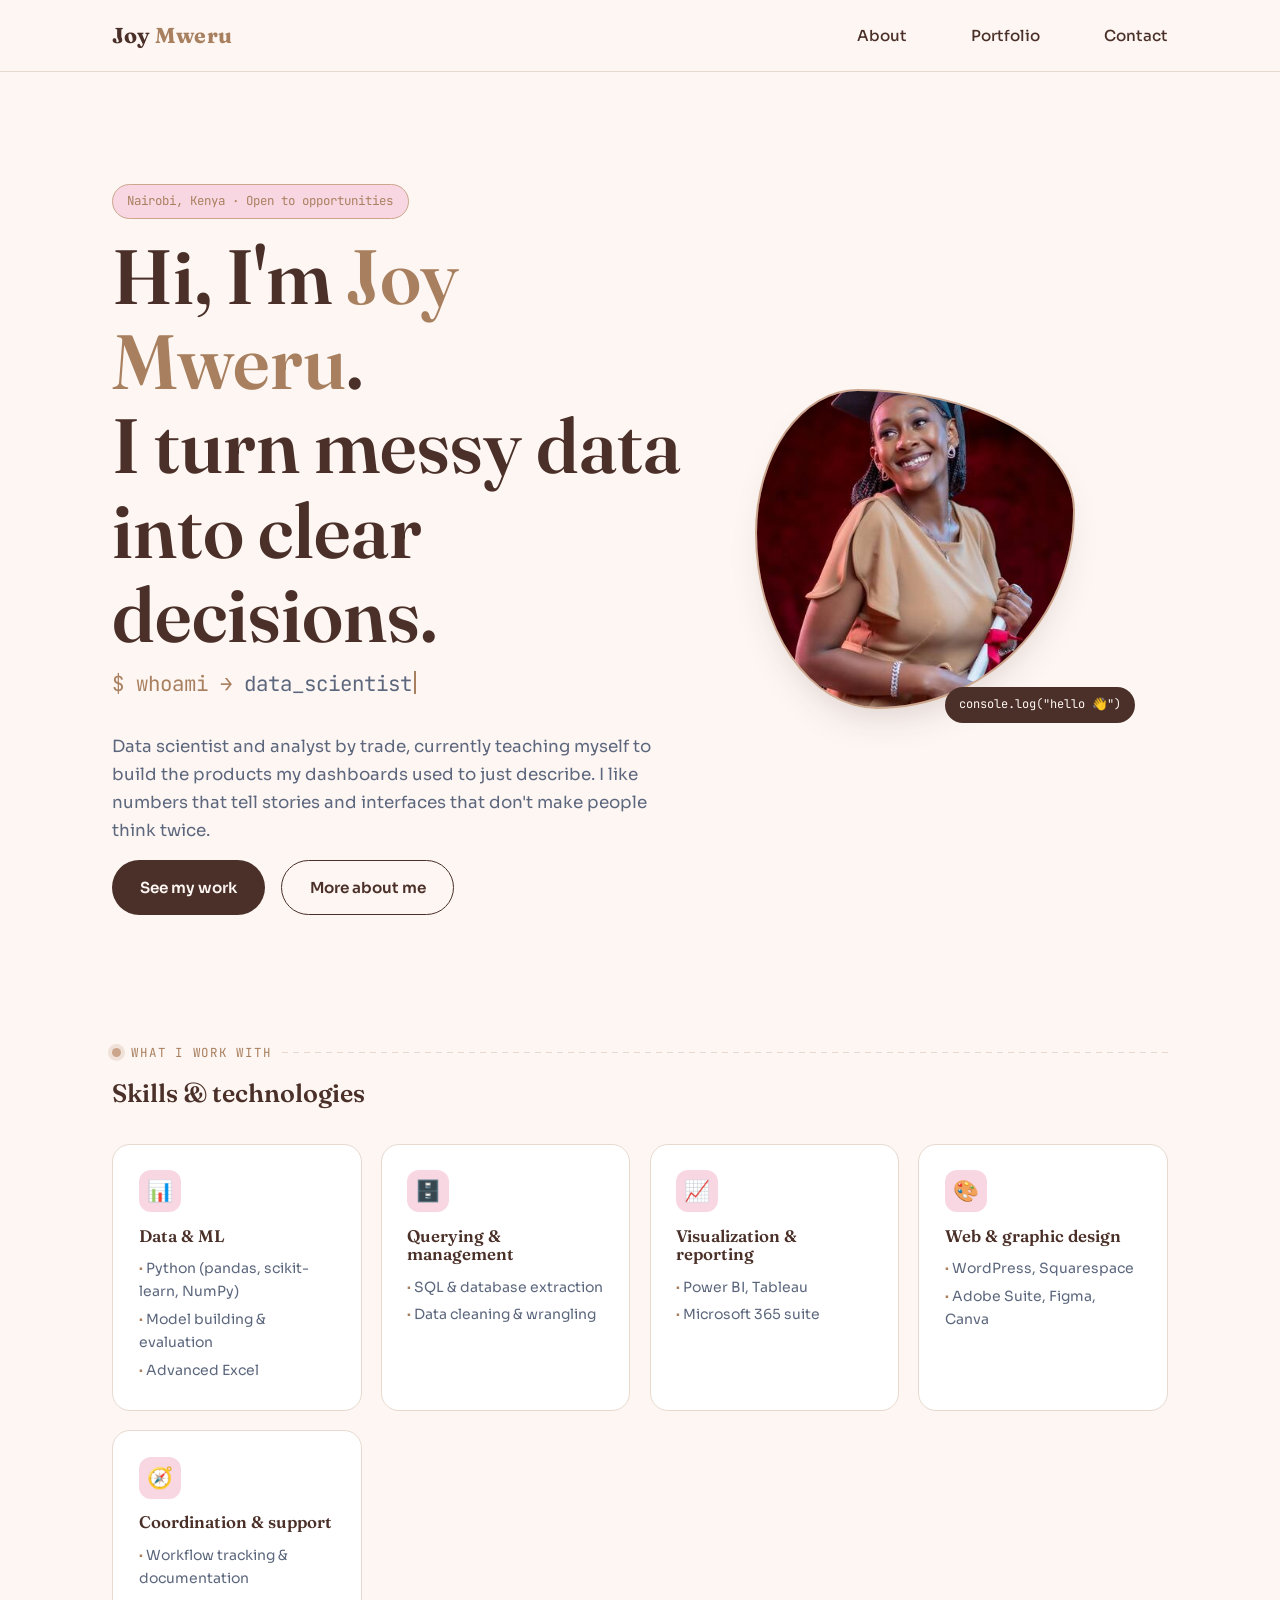
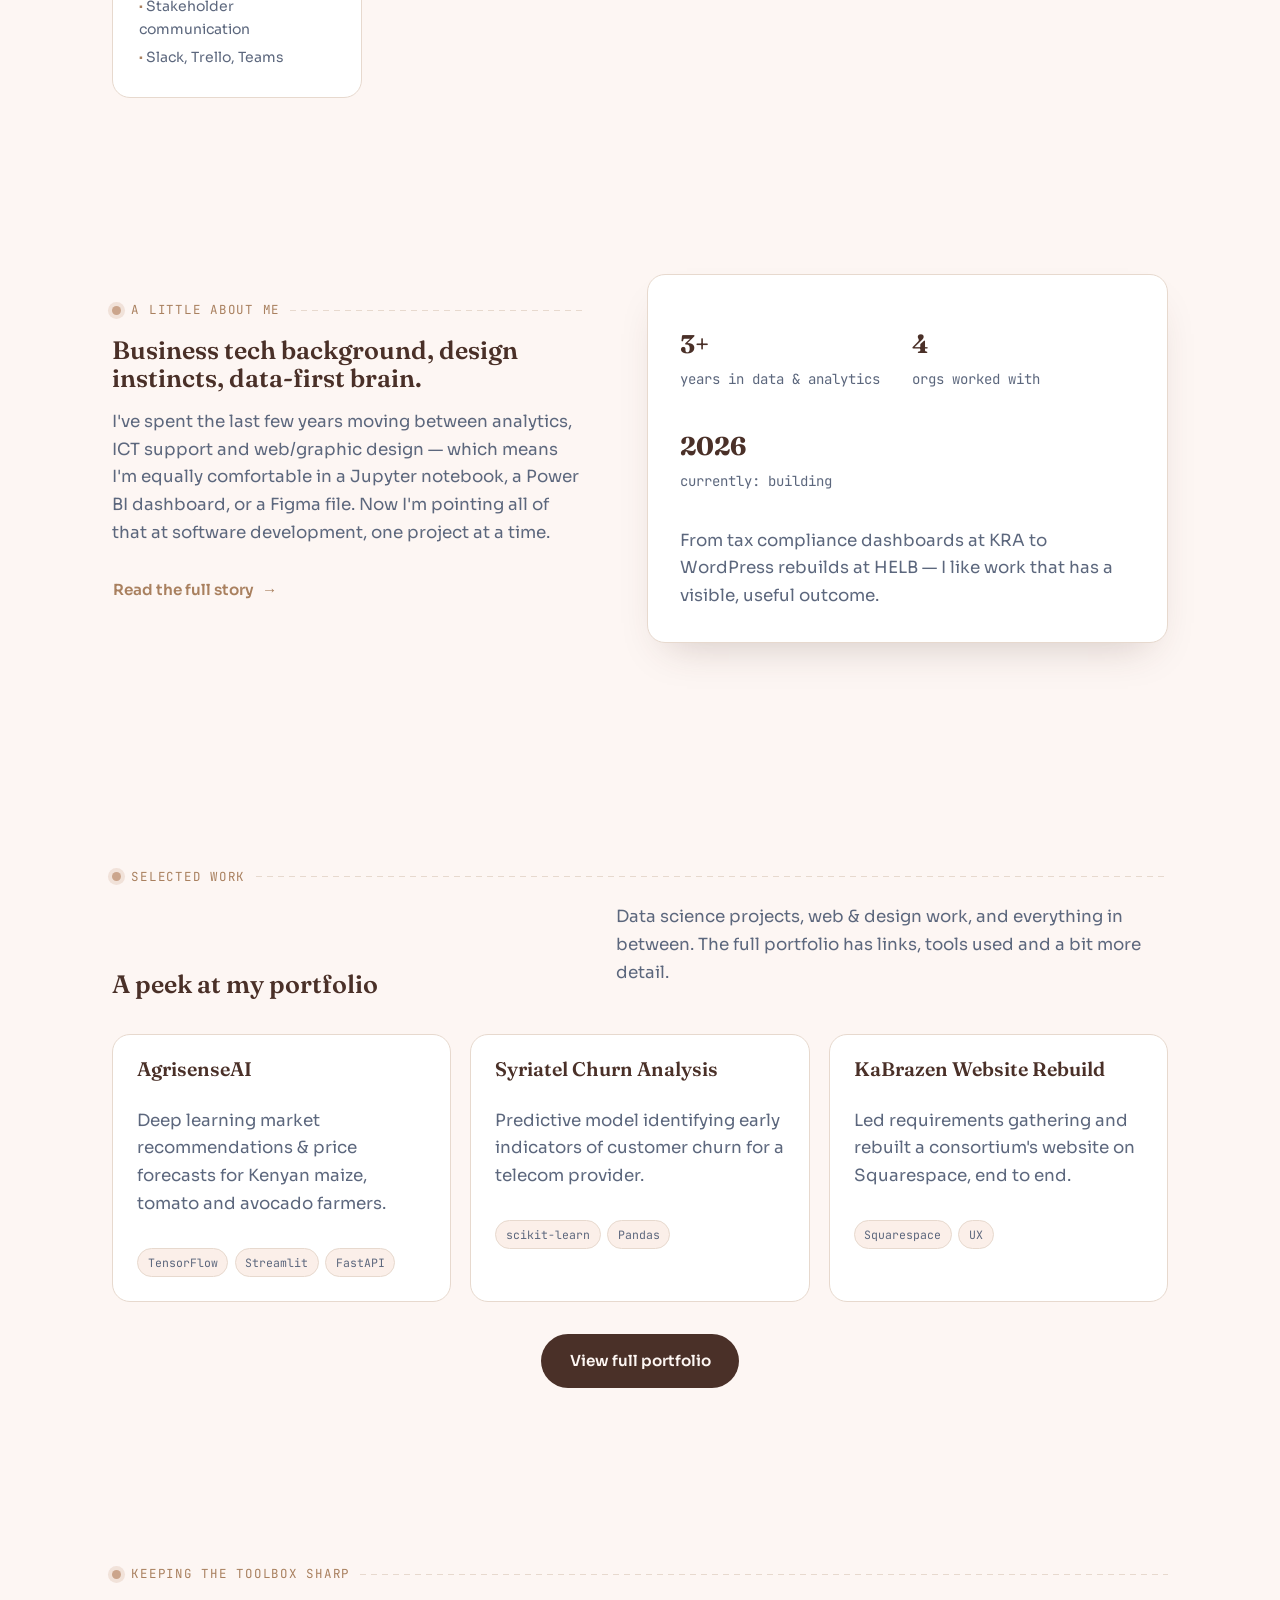
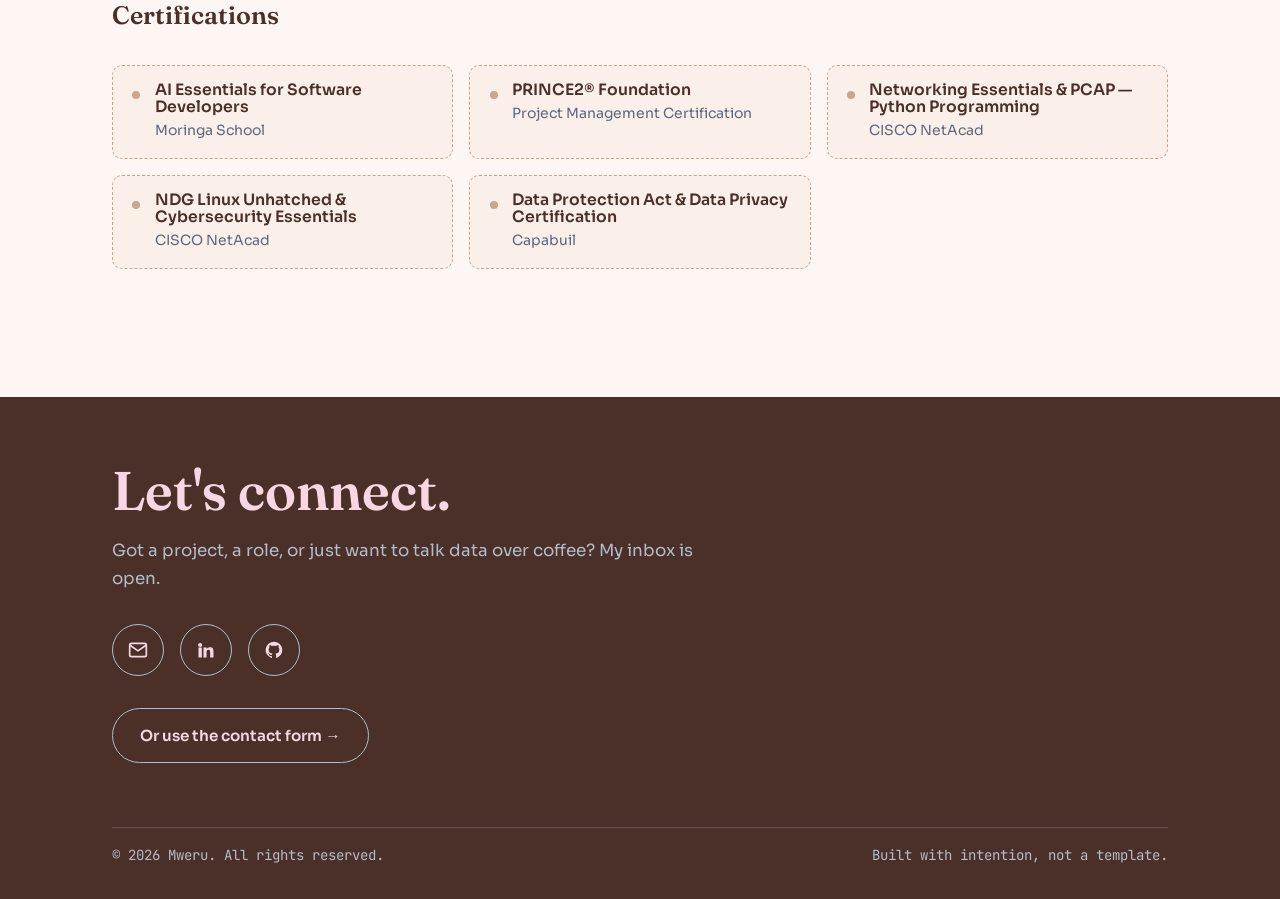
==== commit df1298fd: "index edit" ====
--- a/index.html
+++ b/index.html
@@ -44,6 +44,7 @@
           <a href="portfolio.html" class="btn btn-primary">See my work</a>
           <a href="about.html" class="btn btn-outline">More about me</a>
         </div>
+      </div>
 
       <div class="hero-portrait" data-reveal>
         <div class="frame">
@@ -51,7 +52,6 @@
         </div>
         <span class="tag">console.log("hello 👋")</span>
       </div>
-      
     </div>
   </section>
 
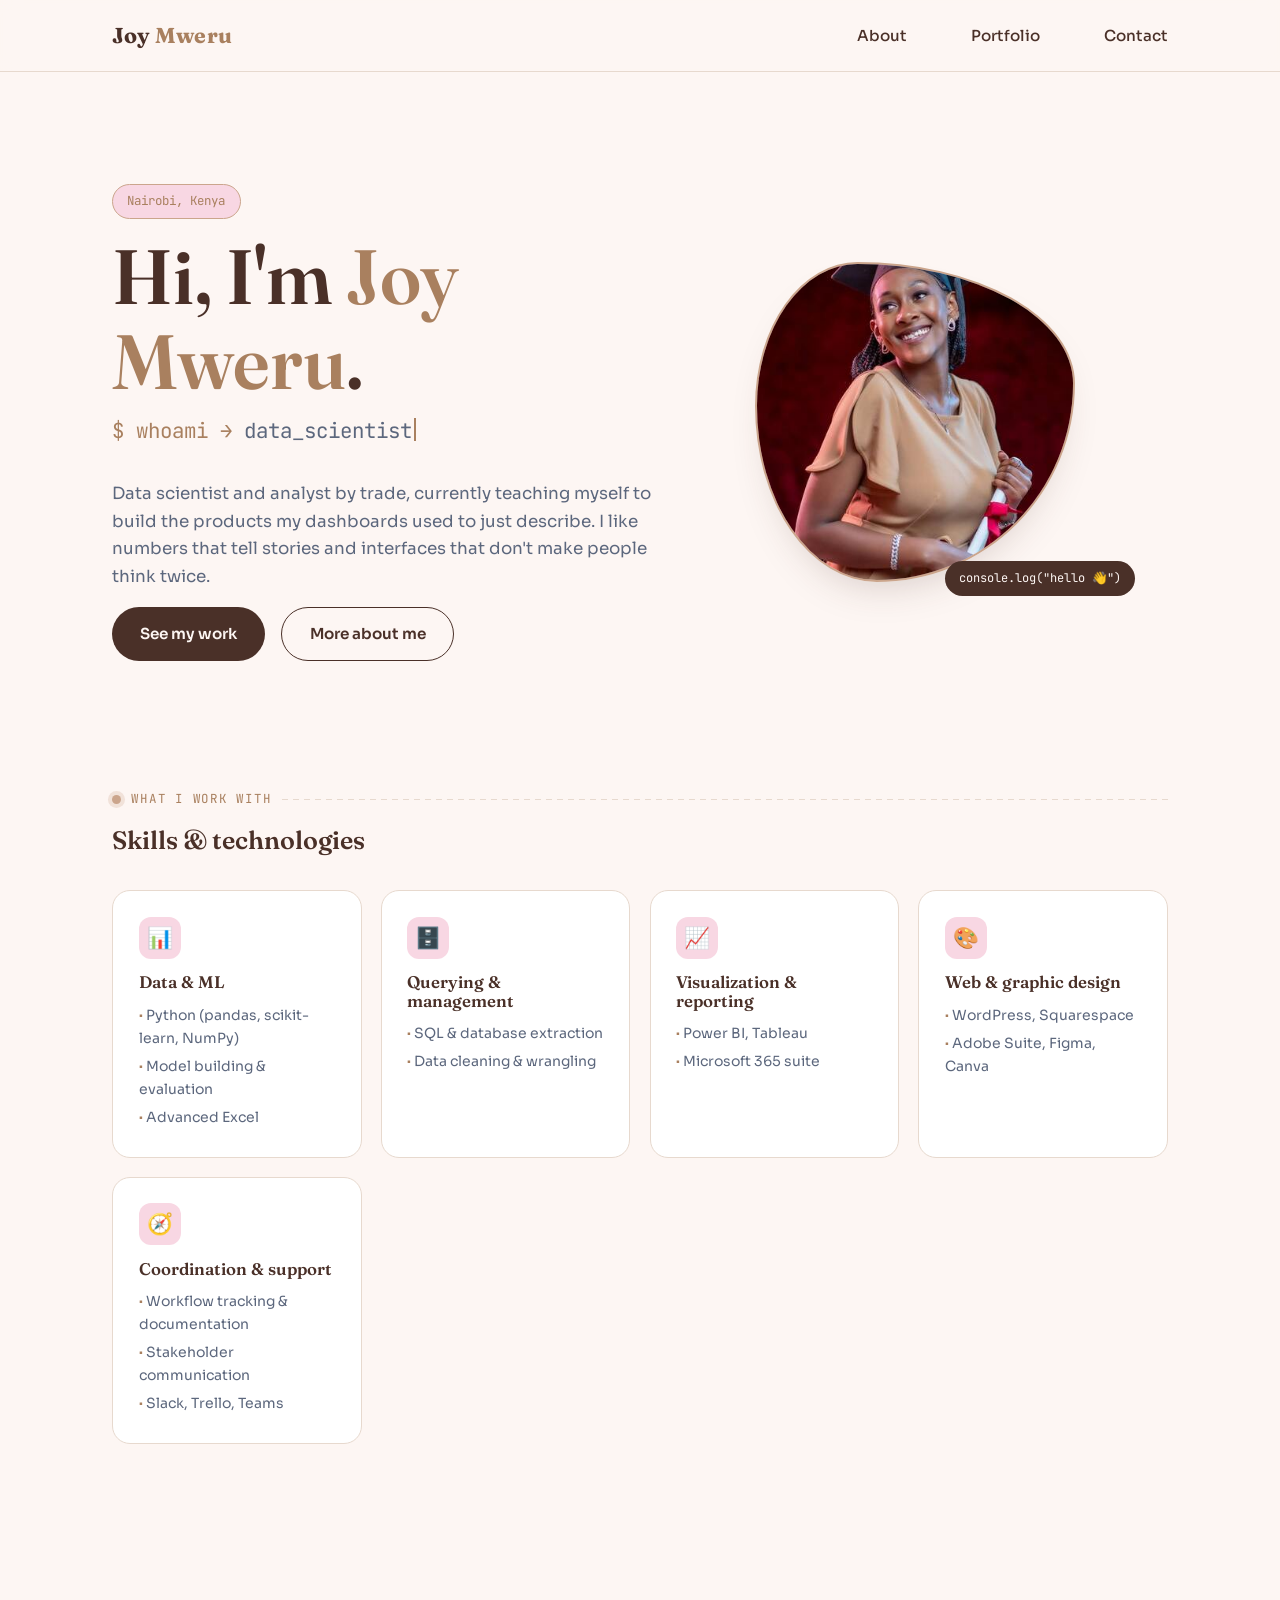
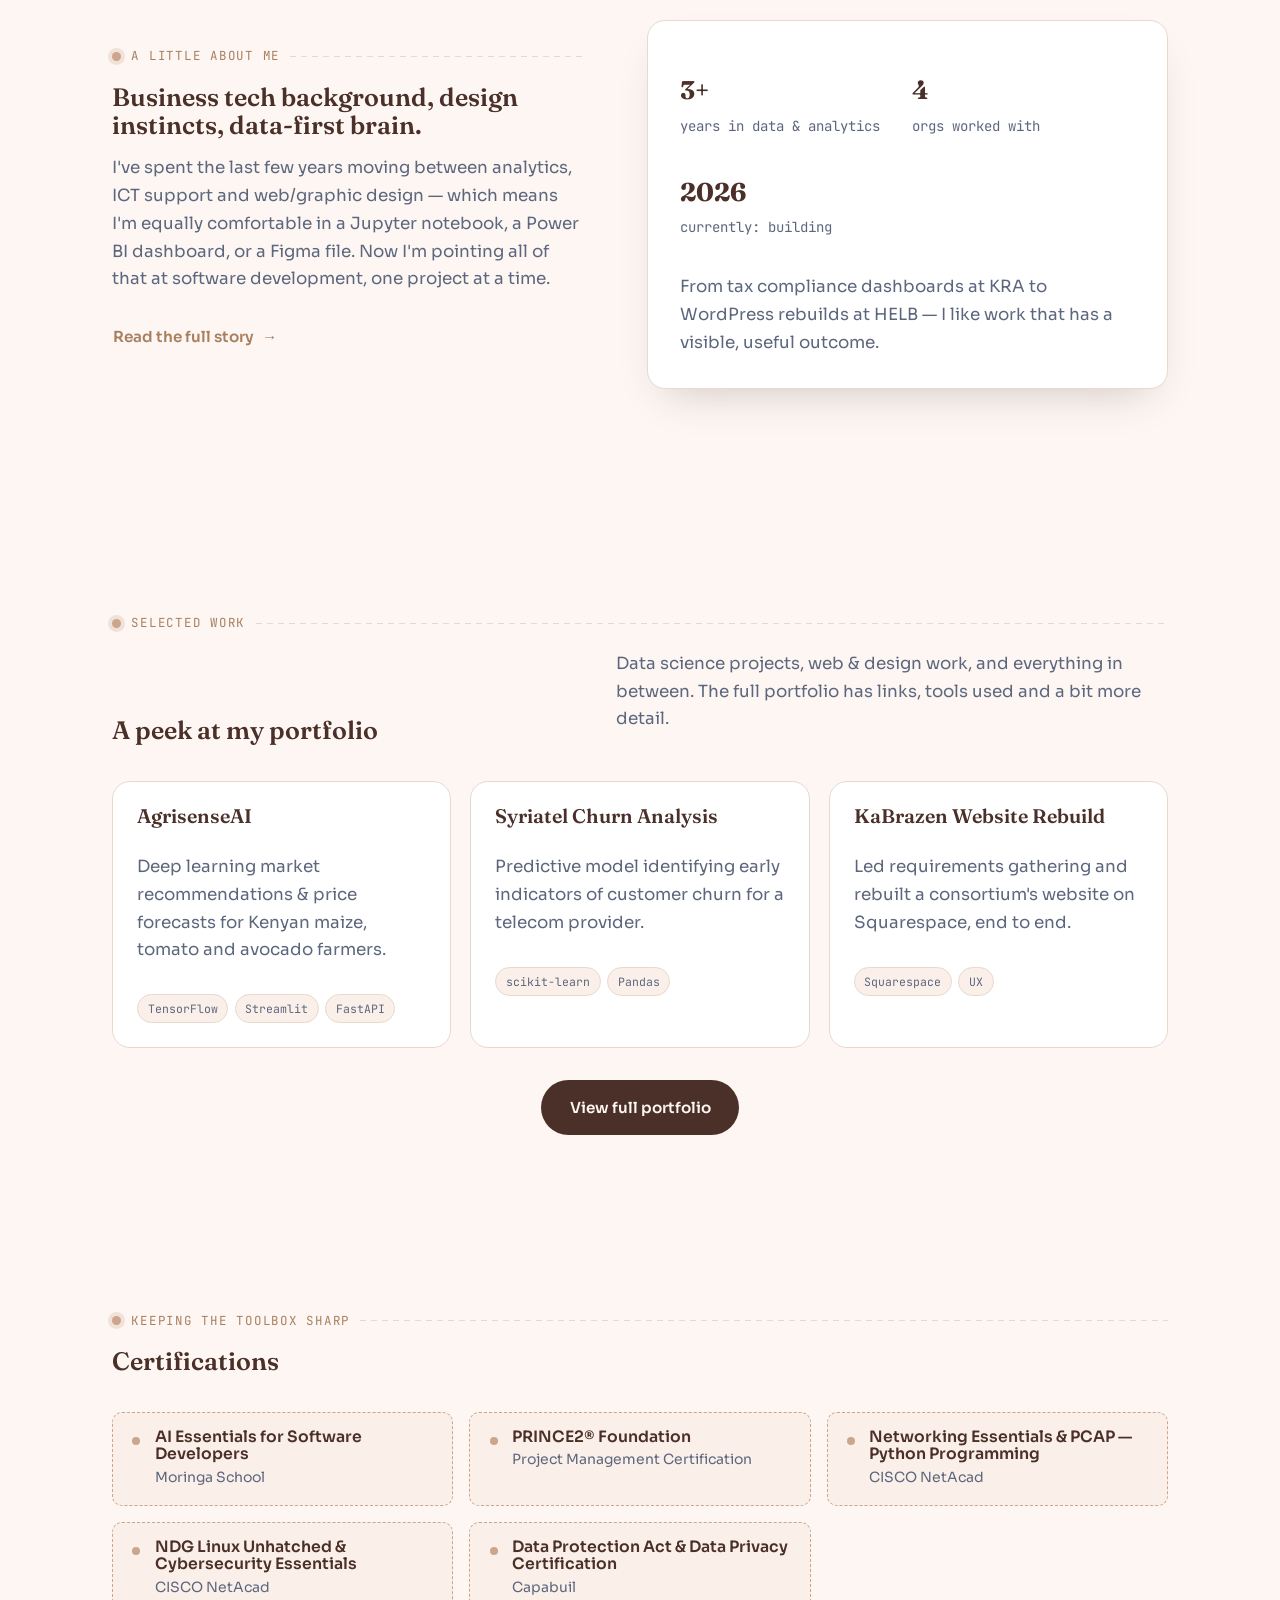
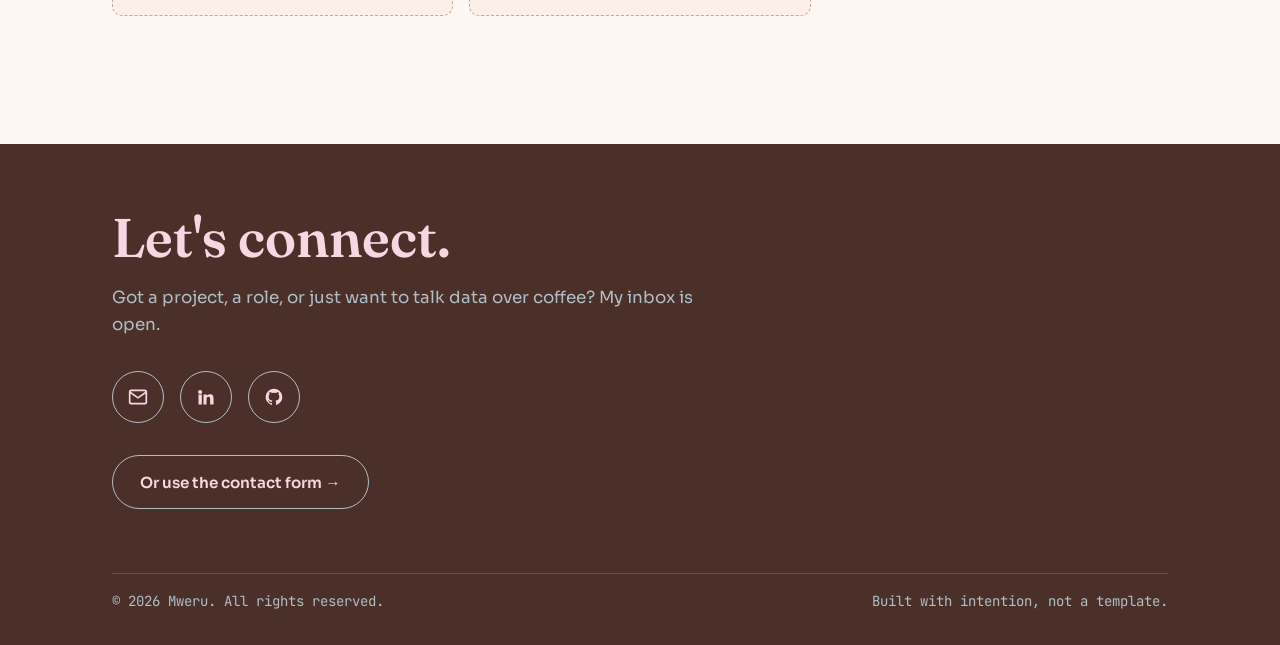
==== commit ffa06b6f: "index edit" ====
--- a/index.html
+++ b/index.html
@@ -34,8 +34,8 @@
   <section class="hero">
     <div class="wrap">
       <div class="hero-copy" data-reveal>
-        <span class="hero-eyebrow">Nairobi, Kenya · Open to opportunities</span>
-        <h1>Hi, I'm <em>Joy Mweru</em>.<br>I turn messy data into clear decisions.</h1>
+        <span class="hero-eyebrow">Nairobi, Kenya</span>
+        <h1>Hi, I'm <em>Joy Mweru</em>.</h1>
         <p class="role-typer" data-role-typer></p>
         <p>Data scientist and analyst by trade, currently teaching myself to build the
           products my dashboards used to just describe. I like numbers that tell
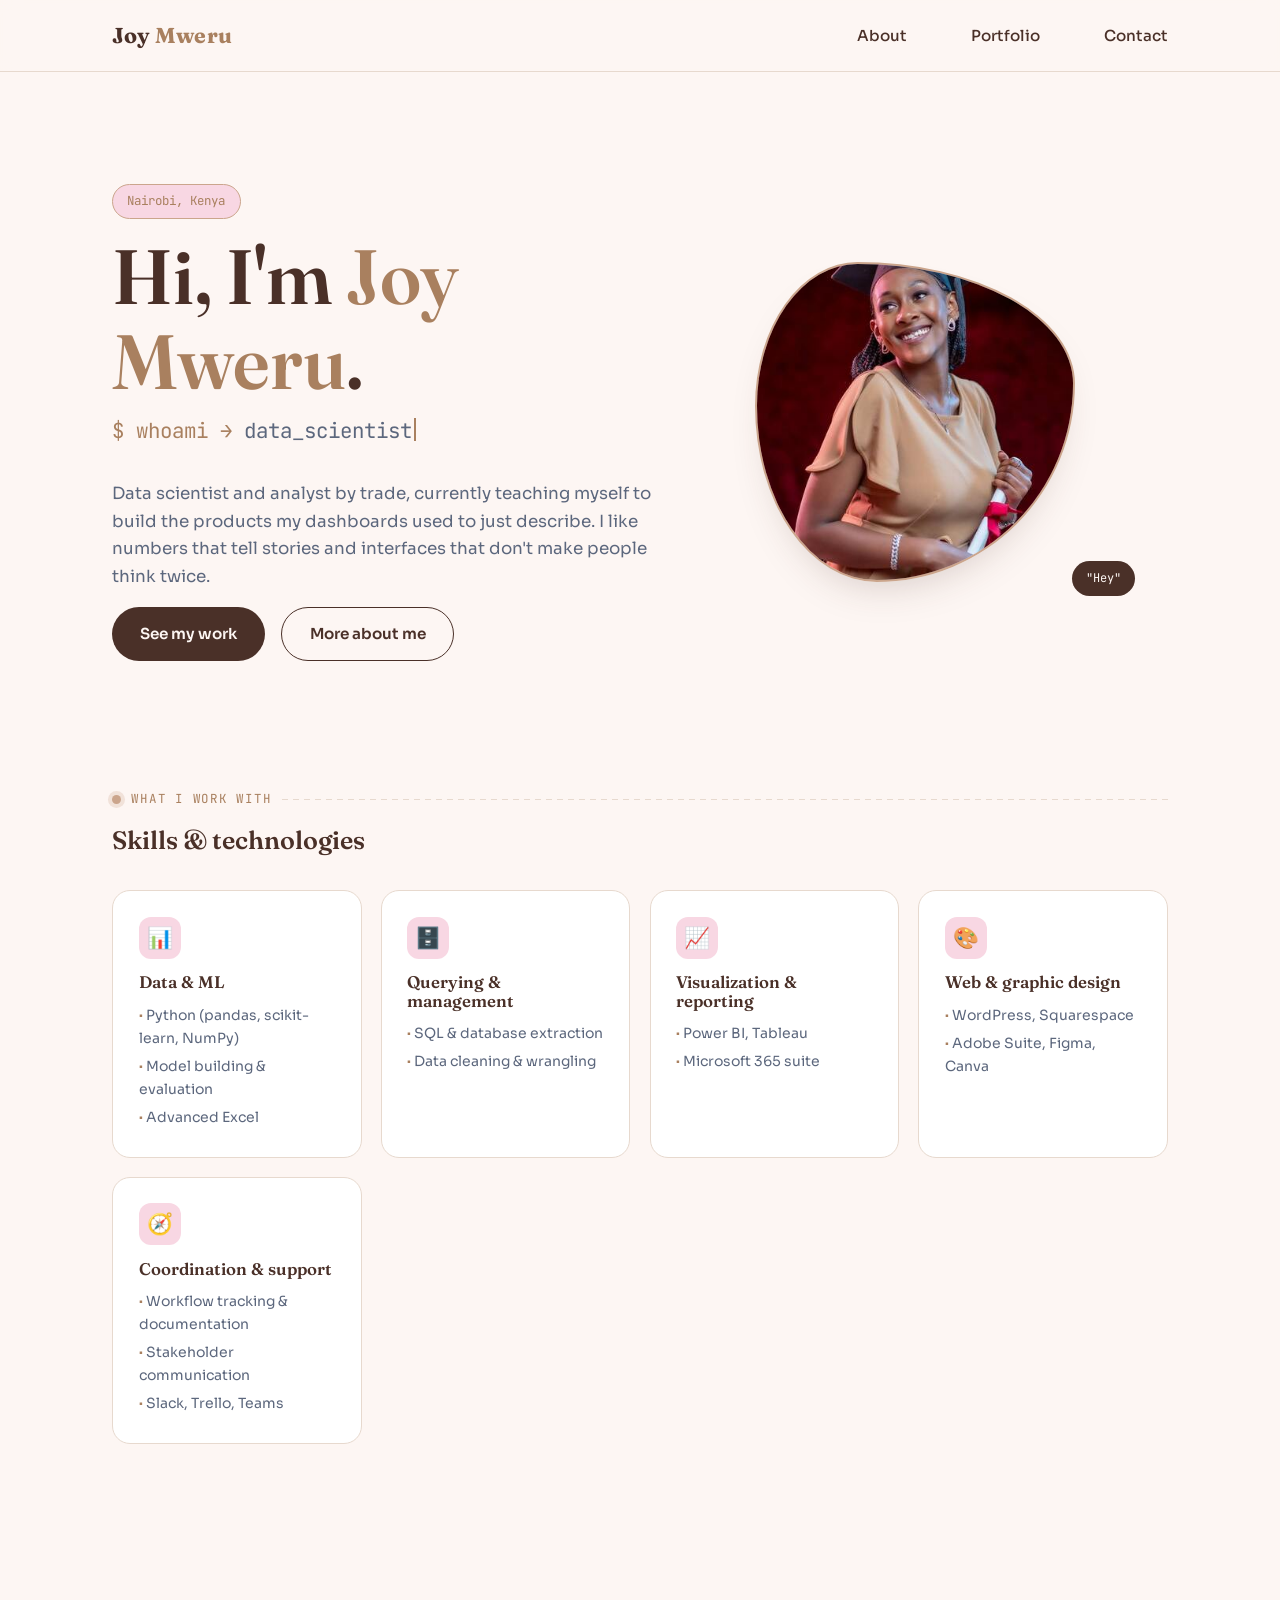
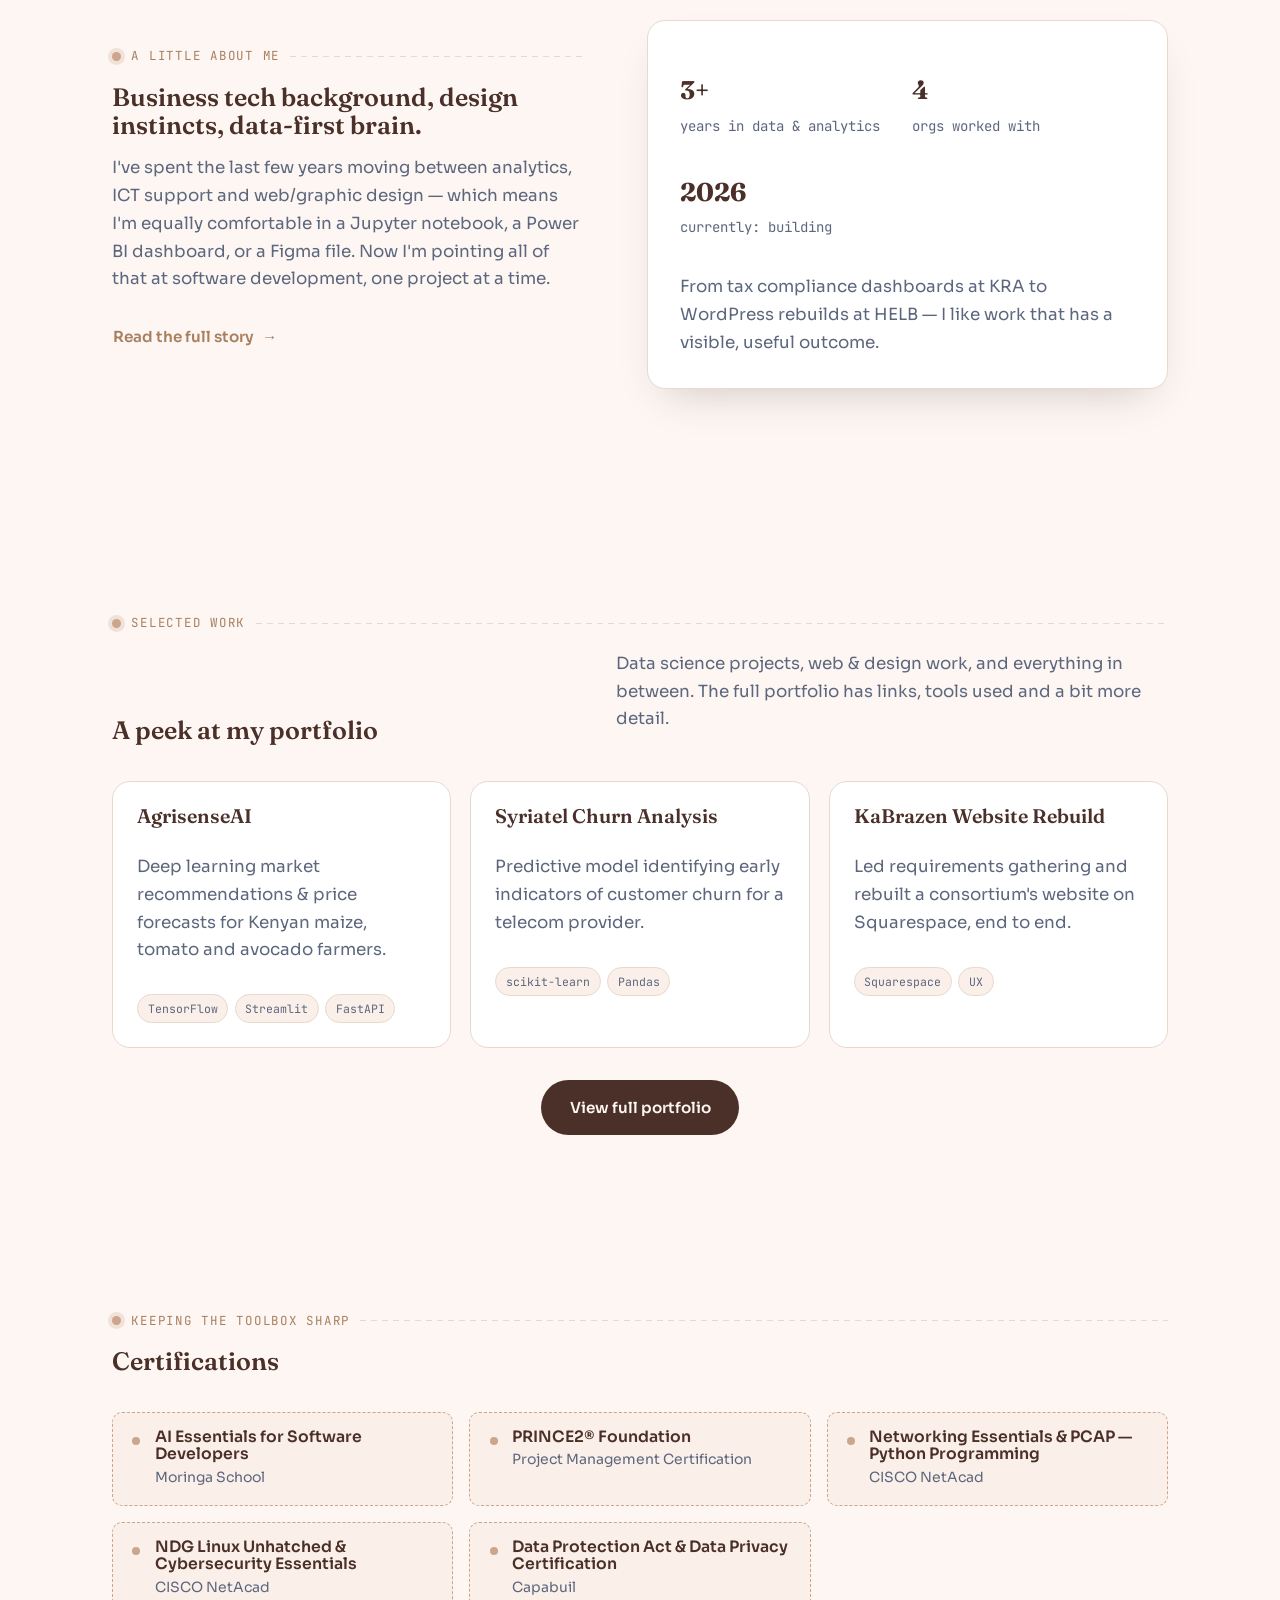
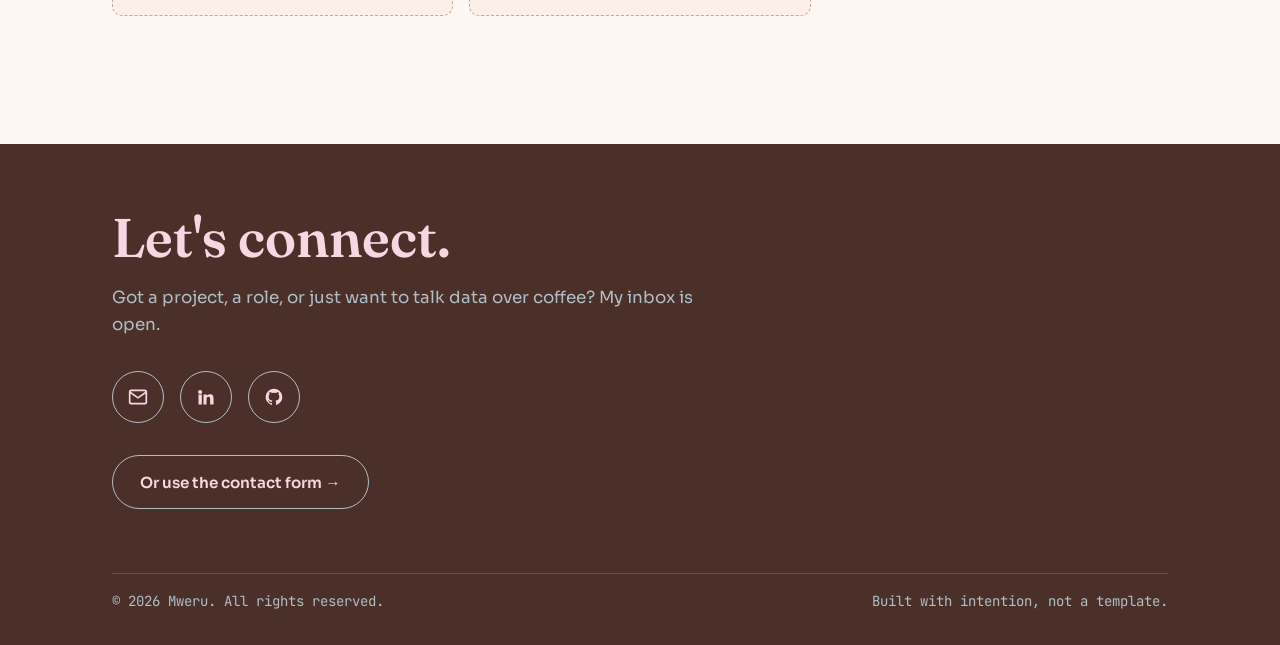
==== commit acfcafdd: "index edit" ====
--- a/index.html
+++ b/index.html
@@ -50,7 +50,7 @@
         <div class="frame">
           <img src="assets/img/img.jpg" alt="Joy Mweru Gitau">
         </div>
-        <span class="tag">console.log("hello 👋")</span>
+        <span class="tag">"Hey"</span>
       </div>
     </div>
   </section>
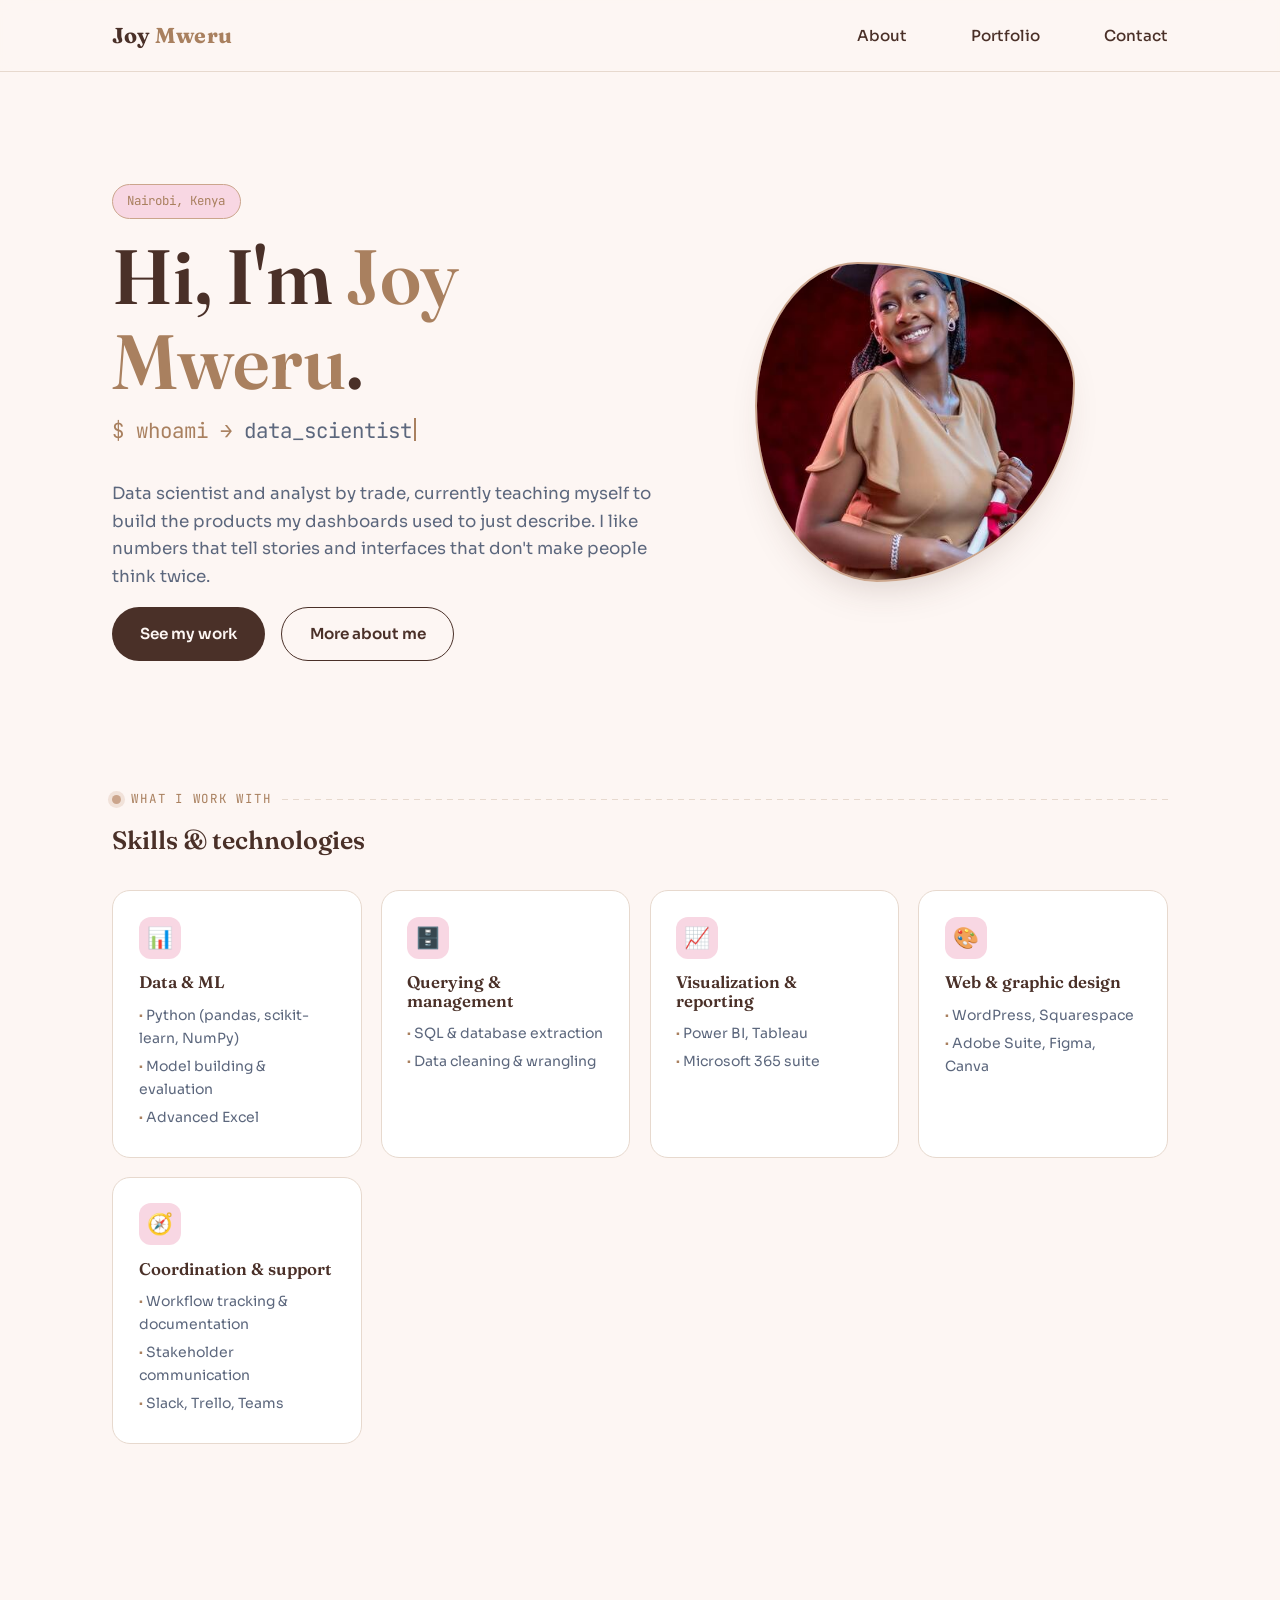
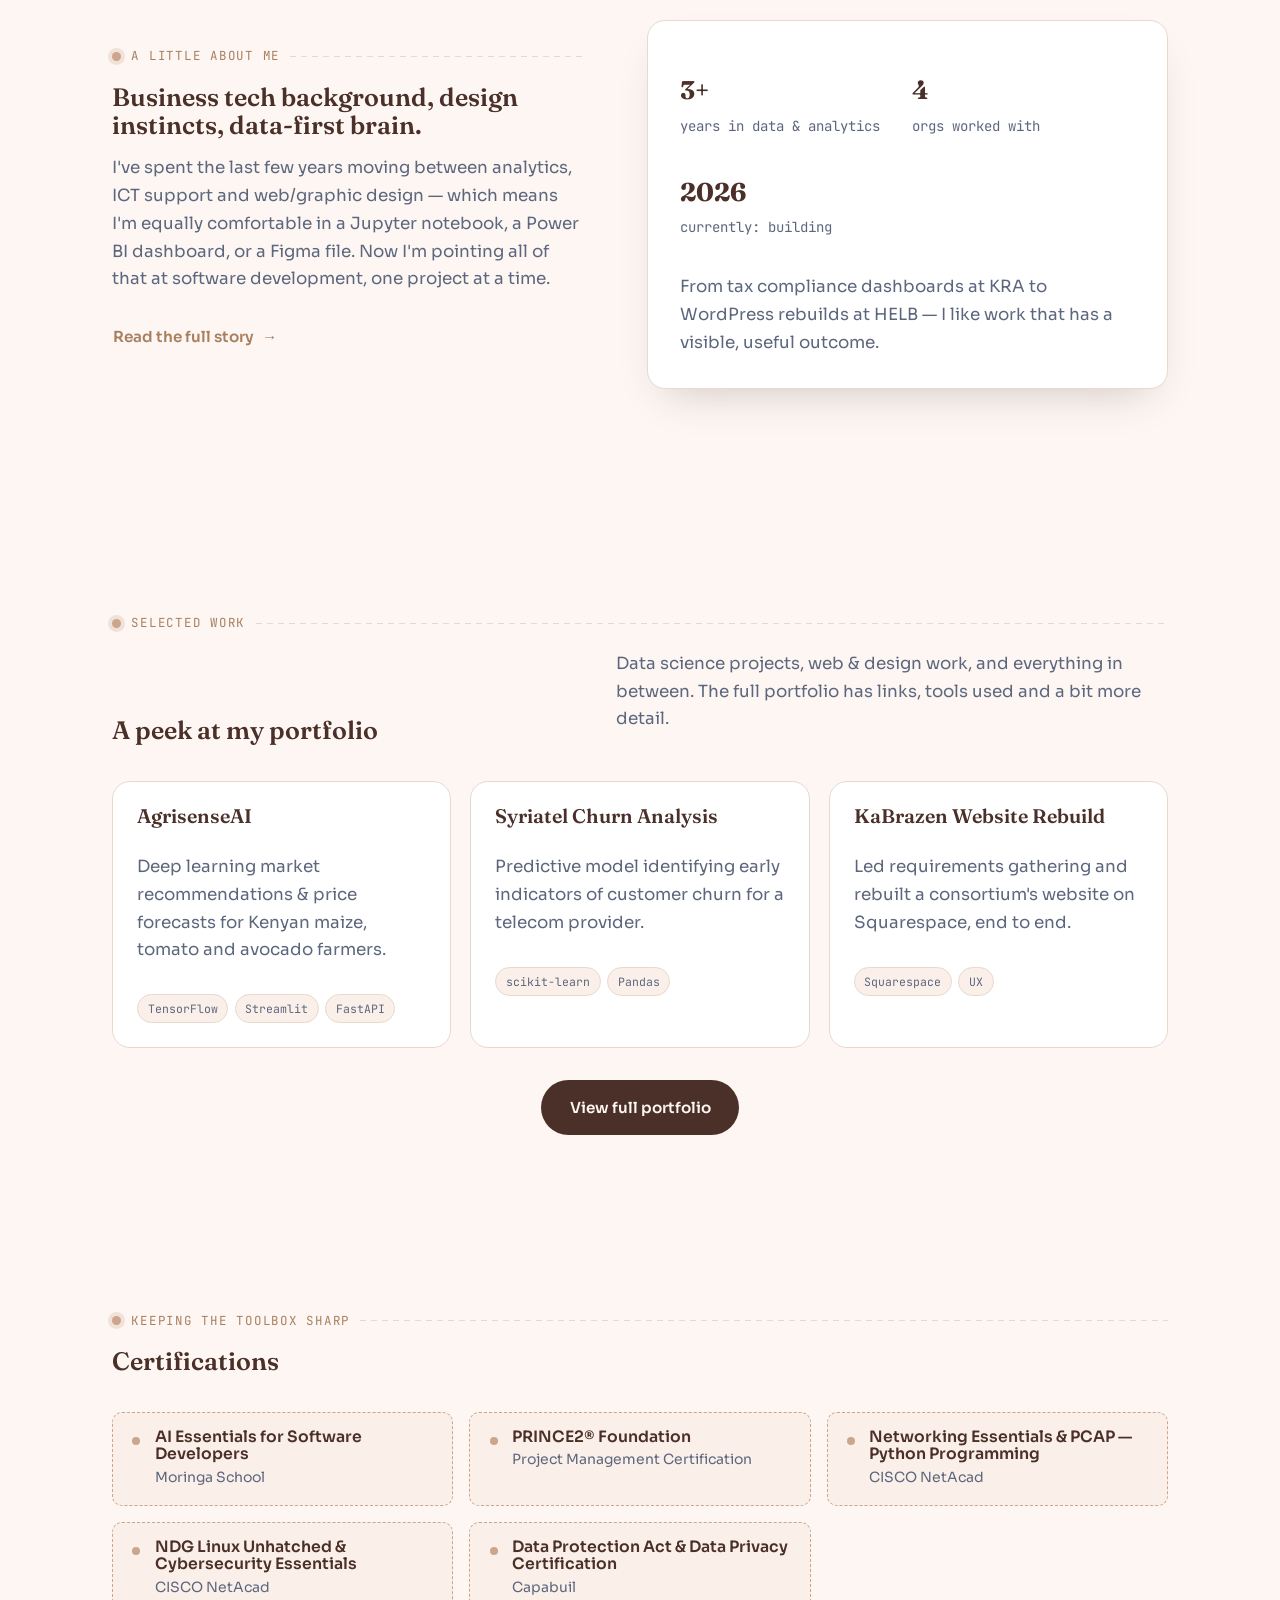
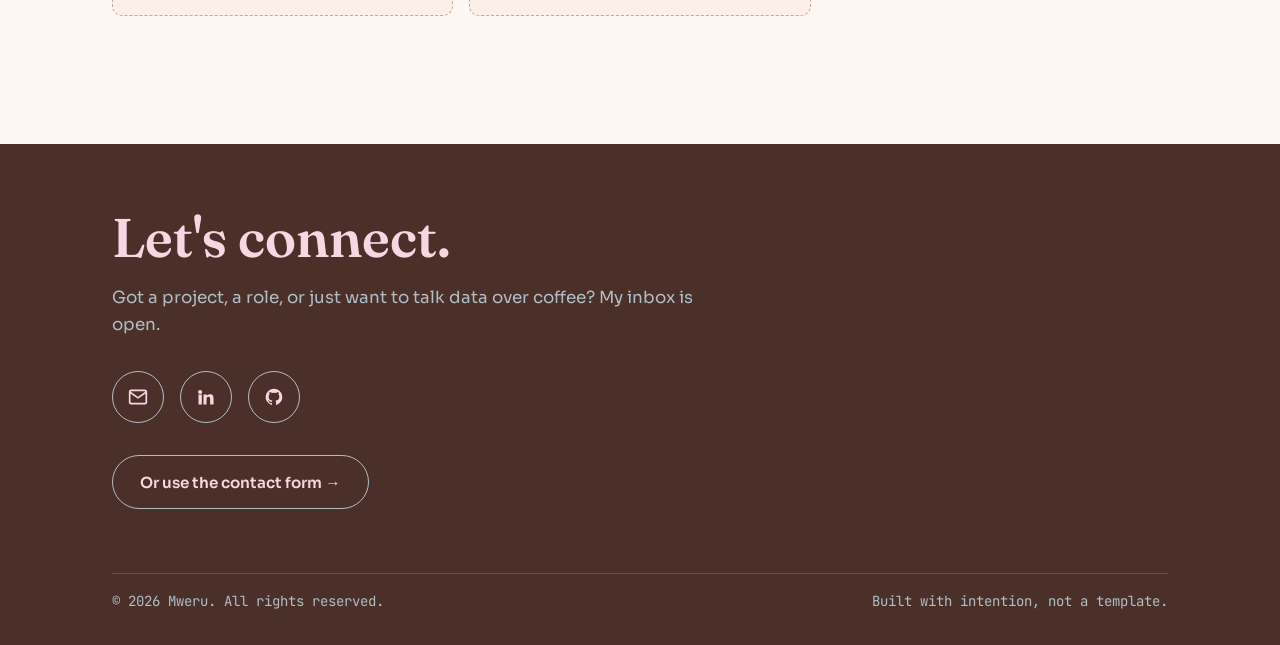
==== commit 68a0fcb1: "index edit" ====
--- a/index.html
+++ b/index.html
@@ -50,7 +50,6 @@
         <div class="frame">
           <img src="assets/img/img.jpg" alt="Joy Mweru Gitau">
         </div>
-        <span class="tag">"Hey"</span>
       </div>
     </div>
   </section>
